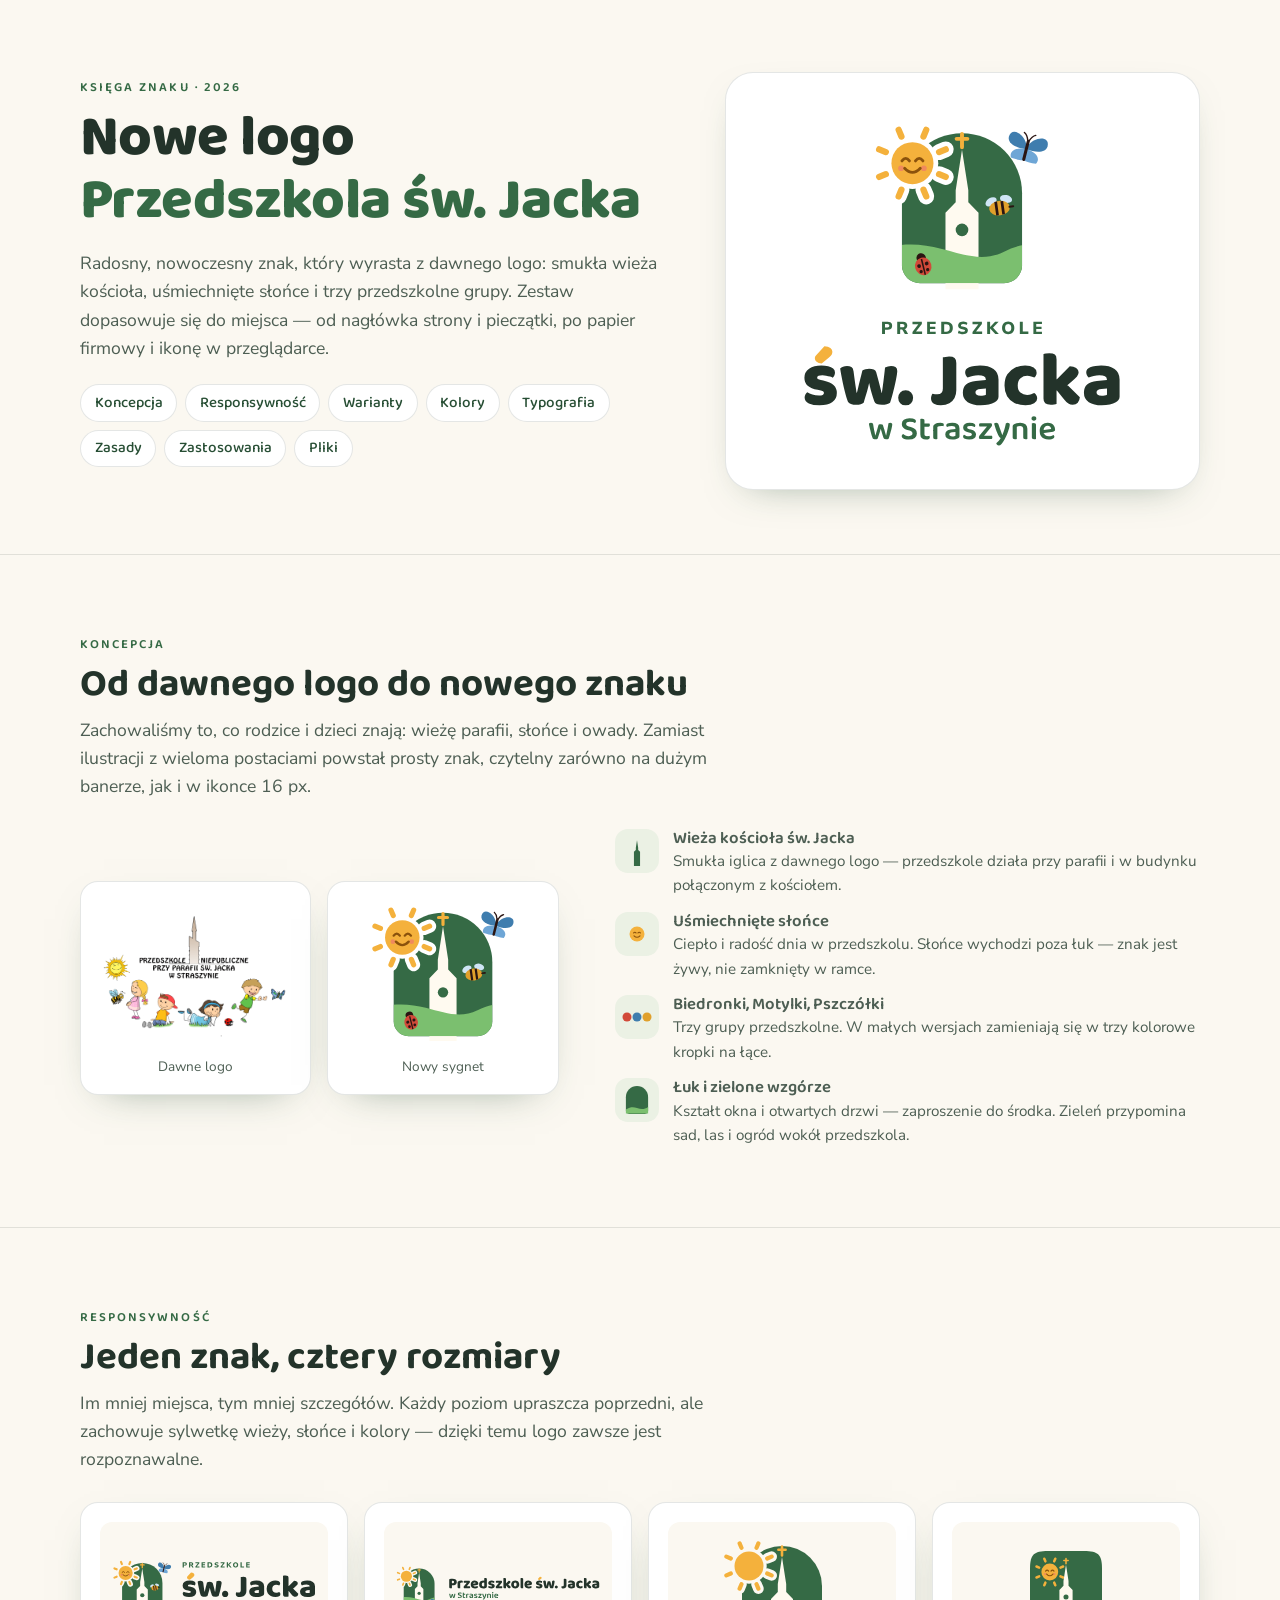
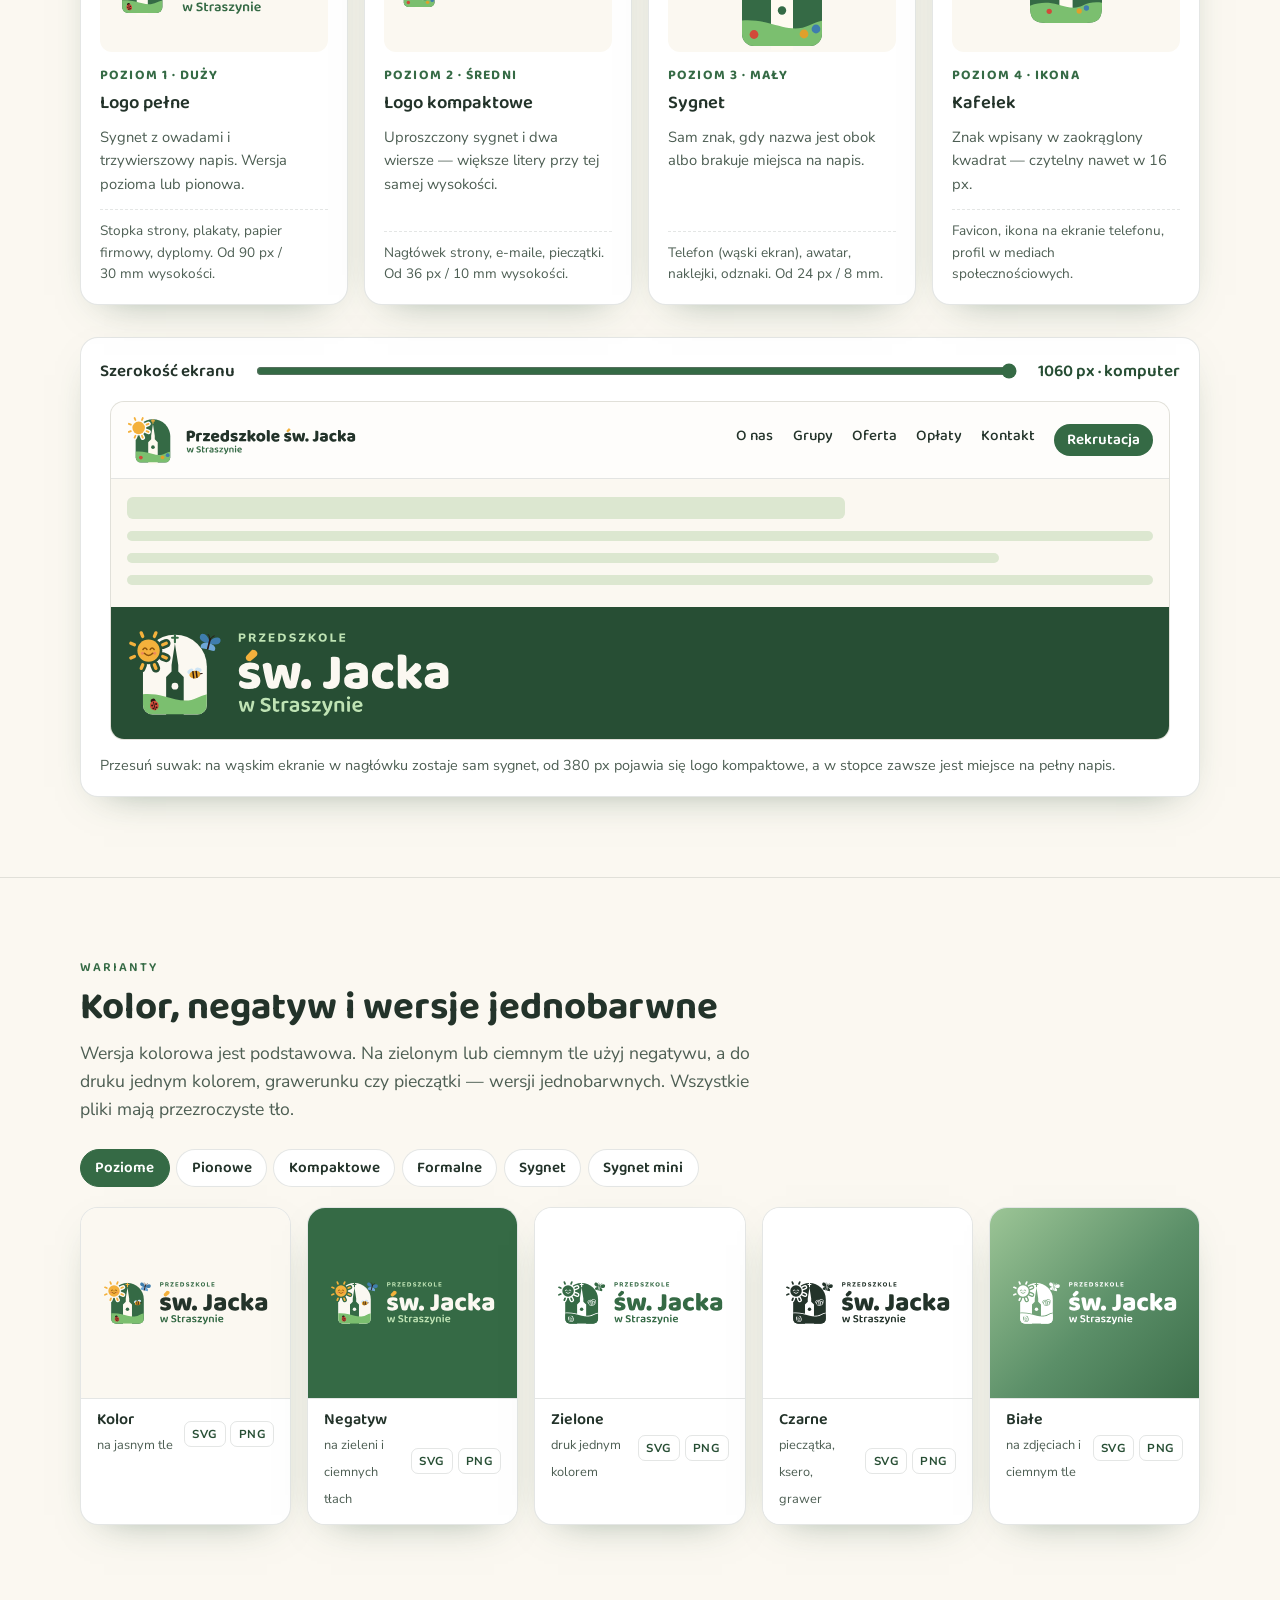
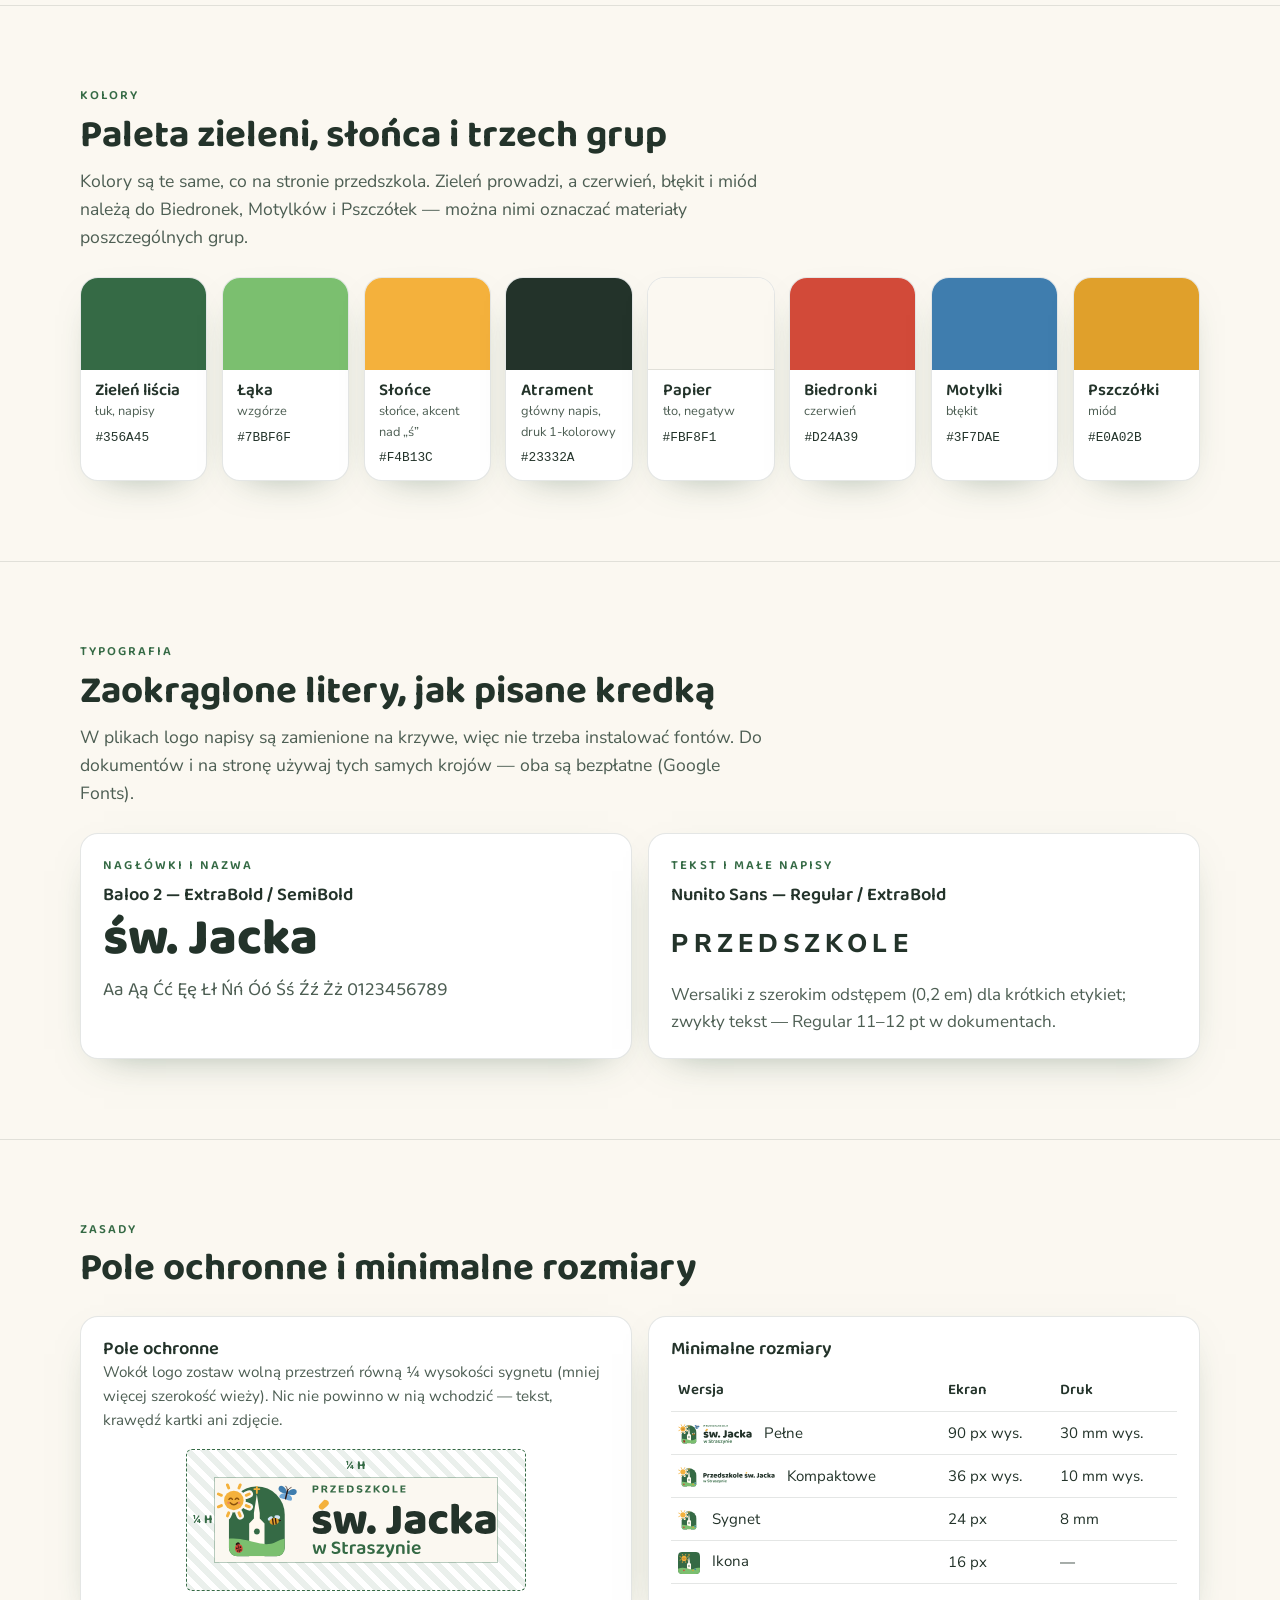
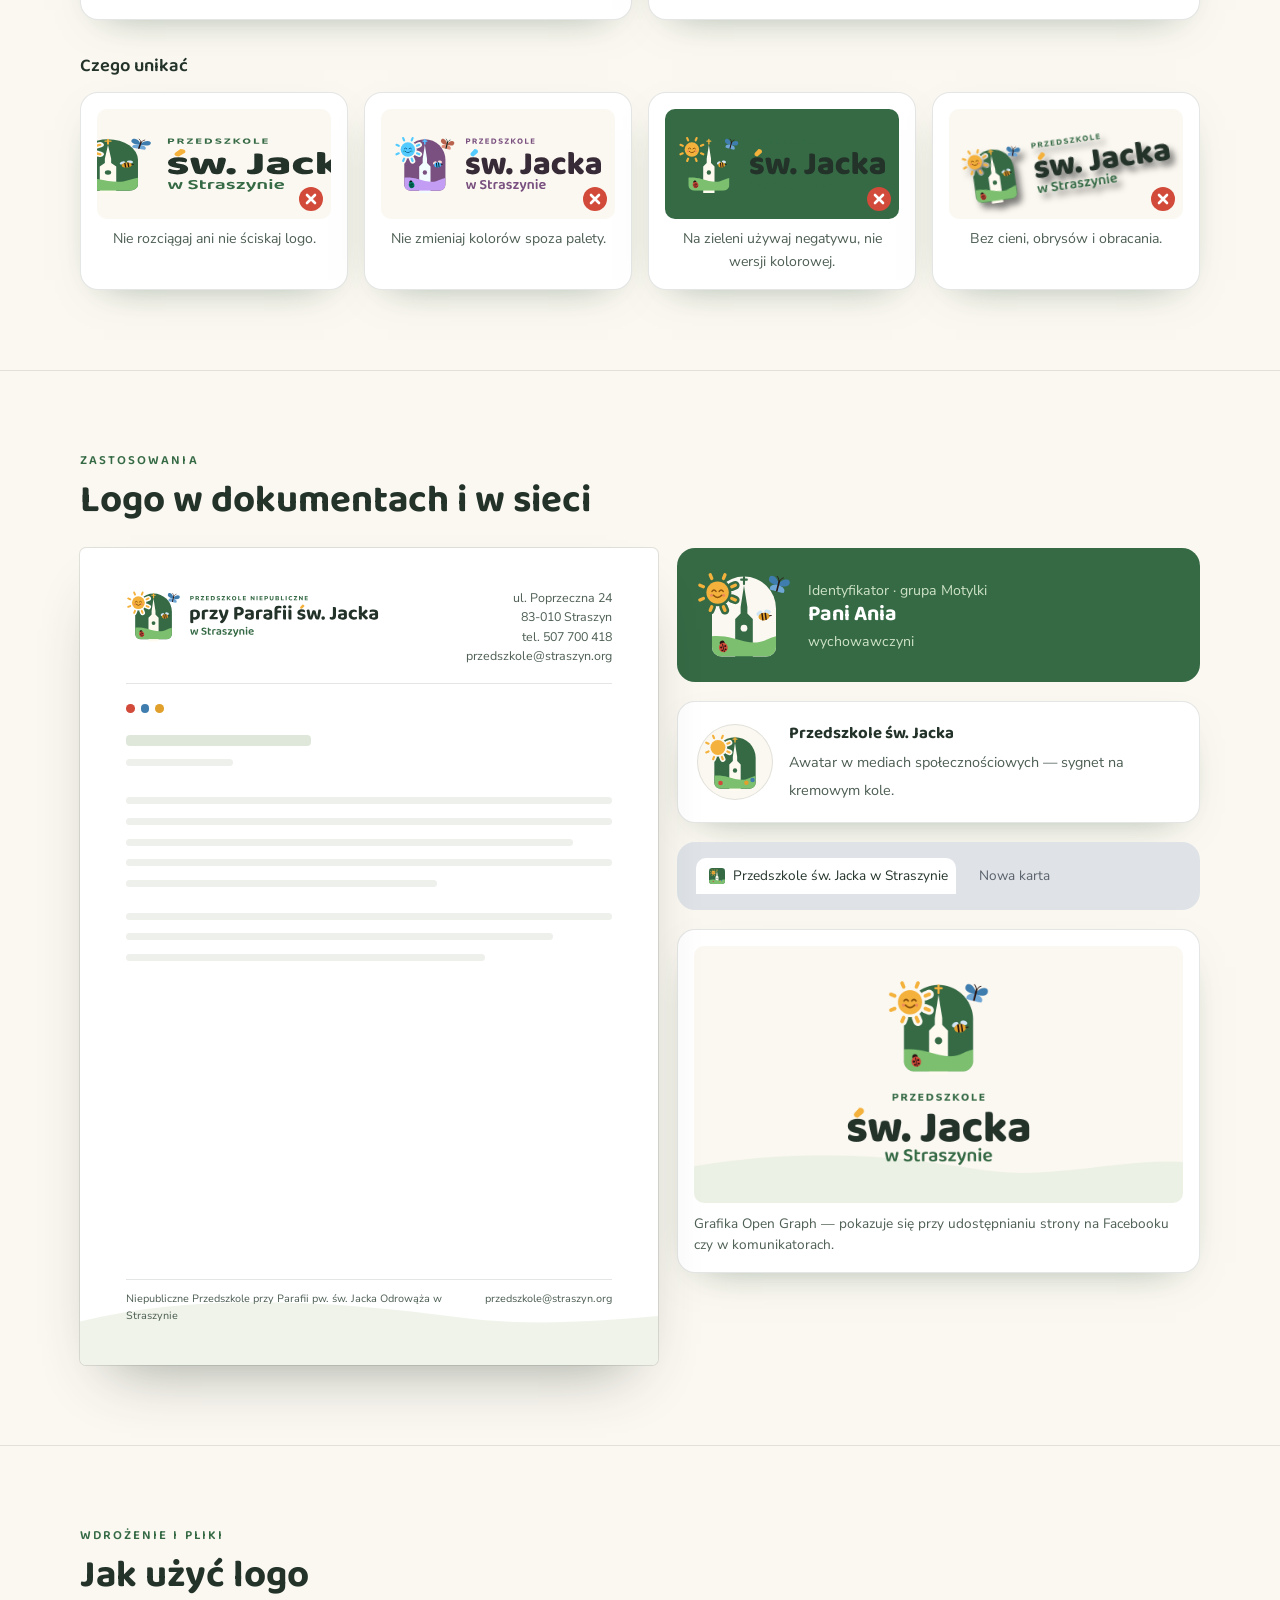
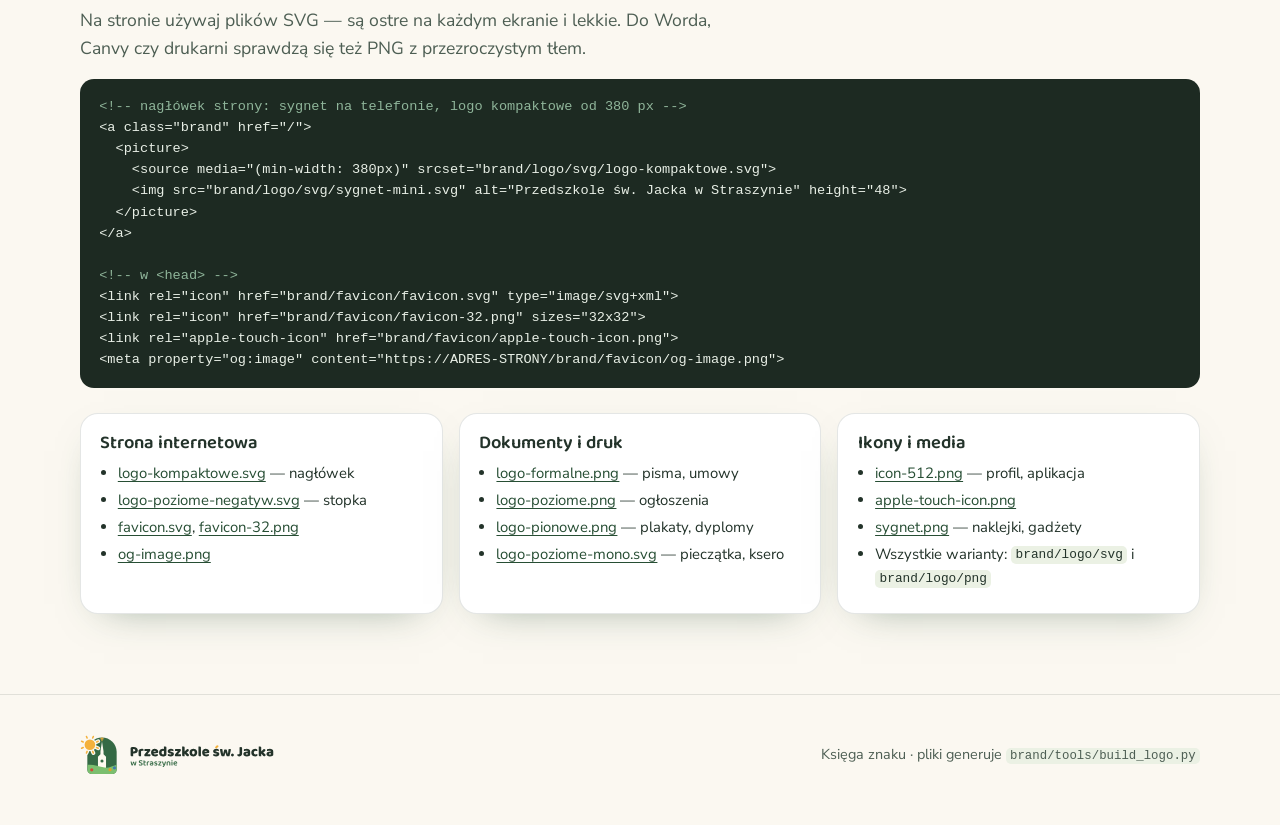
==== brand/index.html @ 13c49a83 "Add responsive logo set and brand guide New logo inspired by the old one (church tower, smiling sun," ====
<!DOCTYPE html>
<html lang="pl">
<head>
<meta charset="utf-8">
<meta name="viewport" content="width=device-width, initial-scale=1">
<title>Księga znaku · Przedszkole św. Jacka</title>
<meta name="description" content="Logo Przedszkola św. Jacka w Straszynie: warianty, kolory, typografia, zasady stosowania i pliki do pobrania.">
<meta name="robots" content="noindex">
<meta name="theme-color" content="#356a45">
<link rel="icon" href="favicon/favicon.svg" type="image/svg+xml">
<link rel="apple-touch-icon" href="favicon/apple-touch-icon.png">
<link rel="preconnect" href="https://fonts.googleapis.com">
<link rel="preconnect" href="https://fonts.gstatic.com" crossorigin>
<link href="https://fonts.googleapis.com/css2?family=Baloo+2:wght@500;600;700;800&amp;family=Nunito+Sans:opsz,wght@6..12,400;6..12,600;6..12,700;6..12,800&amp;display=swap" rel="stylesheet">
<style>
  :root{
    --ink:#23332a; --ink-soft:#4d5e53;
    --leaf:#356a45; --leaf-d:#274e34; --grass:#7bbf6f;
    --paper:#fbf8f1; --sage:#ebf1e4; --sage-d:#dce7d0;
    --sun:#f4b13c; --red:#d24a39; --blue:#3f7dae; --amber:#e0a02b;
    --line:rgba(35,51,42,.12);
    --shadow:0 14px 40px -24px rgba(39,78,52,.55);
    --r:18px;
    --head:'Baloo 2',system-ui,sans-serif;
    --body:'Nunito Sans',system-ui,sans-serif;
  }
  *{box-sizing:border-box}
  body{margin:0;background:var(--paper);color:var(--ink);font-family:var(--body);font-size:17px;line-height:1.6;-webkit-font-smoothing:antialiased}
  h1,h2,h3{font-family:var(--head);line-height:1.1;margin:0}
  h2{font-size:clamp(1.7rem,3.4vw,2.4rem);font-weight:700;margin-bottom:.6rem}
  h3{font-size:1.15rem;font-weight:600}
  p{margin:0 0 1rem}
  a{color:var(--leaf-d);text-underline-offset:3px}
  img{max-width:100%;display:block}
  code{font-family:ui-monospace,SFMono-Regular,Menlo,monospace;font-size:.86em;background:var(--sage);padding:.1em .35em;border-radius:5px}
  .wrap{width:min(1120px,calc(100% - 32px));margin-inline:auto}
  section{padding:clamp(3rem,7vw,5rem) 0;border-top:1px solid var(--line)}
  .eyebrow{font-family:var(--head);font-weight:600;font-size:.8rem;letter-spacing:.16em;text-transform:uppercase;color:var(--leaf);margin:0 0 .5rem}
  .lead{font-size:1.1rem;color:var(--ink-soft);max-width:62ch}
  .muted{color:var(--ink-soft)}
  .card{background:#fff;border:1px solid var(--line);border-radius:var(--r);box-shadow:var(--shadow)}

  /* intro */
  .intro{padding:clamp(2.5rem,6vw,4.5rem) 0 clamp(2.5rem,6vw,4rem);border:0}
  .intro-grid{display:grid;grid-template-columns:1.1fr .9fr;gap:clamp(1.5rem,5vw,4rem);align-items:center}
  .intro h1{font-size:clamp(2.3rem,5.4vw,3.6rem);font-weight:800;letter-spacing:-.01em;margin-bottom:1rem}
  .intro h1 em{font-style:normal;color:var(--leaf)}
  .hero-logo{padding:clamp(1.5rem,4vw,2.6rem);display:grid;place-items:center;background:#fff;border-radius:28px;border:1px solid var(--line);box-shadow:var(--shadow)}
  .hero-logo img{width:min(320px,100%)}
  .toc{display:flex;flex-wrap:wrap;gap:.5rem;margin-top:1.4rem;padding:0;list-style:none}
  .toc a{display:inline-block;font-family:var(--head);font-weight:500;font-size:.95rem;text-decoration:none;color:var(--leaf-d);border:1px solid var(--line);background:#fff;border-radius:100px;padding:.35rem .85rem}
  .toc a:hover{border-color:var(--leaf)}

  /* concept */
  .concept{display:grid;grid-template-columns:.9fr 1.1fr;gap:clamp(1.5rem,5vw,3.5rem);align-items:center;margin-top:1.8rem}
  .compare{display:grid;grid-template-columns:1fr 1fr;gap:1rem}
  .compare figure{margin:0;padding:1rem;display:grid;gap:.6rem;align-content:start}
  .compare figure img{aspect-ratio:4/3;object-fit:contain;width:100%}
  .compare figcaption{font-size:.85rem;color:var(--ink-soft);text-align:center}
  .ideas{list-style:none;margin:0;padding:0;display:grid;gap:.9rem}
  .ideas li{display:grid;grid-template-columns:44px 1fr;gap:.9rem;align-items:start}
  .ideas .ic{width:44px;height:44px;border-radius:13px;display:grid;place-items:center;background:var(--sage)}
  .ideas .ic svg{width:30px;height:30px}
  .ideas b{font-family:var(--head);font-weight:600;font-size:1.05rem;display:block;line-height:1.2}
  .ideas span{font-size:.95rem;color:var(--ink-soft)}

  /* responsive system */
  .levels{display:grid;grid-template-columns:repeat(4,1fr);gap:1rem;margin-top:1.8rem}
  .level{padding:1.2rem;display:flex;flex-direction:column;gap:.8rem}
  .level .stage{height:130px;display:grid;place-items:center;background:var(--paper);border-radius:12px;padding:12px}
  .level .stage img{max-height:100%;width:auto}
  .level .n{font-family:var(--head);font-weight:700;color:var(--leaf);font-size:.85rem;letter-spacing:.08em;text-transform:uppercase}
  .level h3{margin-top:-.4rem}
  .level p{font-size:.92rem;color:var(--ink-soft);margin:0}
  .level .use{font-size:.85rem;margin-top:auto;padding-top:.6rem;border-top:1px dashed var(--line)}

  .demo{margin-top:2rem;padding:1.2rem}
  .demo-bar{display:flex;flex-wrap:wrap;align-items:center;gap:.6rem 1.2rem;margin-bottom:1rem}
  .demo-bar label{font-family:var(--head);font-weight:600}
  .demo-bar input{flex:1;min-width:160px;accent-color:var(--leaf)}
  .demo-bar output{font-family:var(--head);font-weight:600;color:var(--leaf-d);min-width:13ch}
  .viewport{max-width:100%;margin-inline:auto;border:1px solid var(--line);border-radius:14px;overflow:hidden;background:var(--paper);container-type:inline-size;transition:width .1s}
  .mock-head{display:flex;align-items:center;justify-content:space-between;gap:1rem;padding:12px 16px;background:rgba(255,255,255,.75);border-bottom:1px solid var(--line)}
  .mock-head .lg{display:none;height:52px;width:auto}
  .mock-head .lg-mini{display:block}
  .mock-burger{width:26px;display:grid;gap:5px;flex:none}
  .mock-burger i{height:2.4px;background:var(--ink);border-radius:2px}
  .mock-menu{display:none;gap:1.2rem;font-family:var(--head);font-weight:500;font-size:.95rem}
  .mock-menu b{background:var(--leaf);color:#fff;border-radius:100px;padding:.25rem .8rem;font-weight:600}
  .mock-body{display:grid;grid-template-columns:1fr;gap:12px;padding:18px 16px 22px}
  .mock-body i{display:block;height:10px;border-radius:6px;background:var(--sage-d)}
  .mock-body i:nth-child(1){height:22px;width:70%;background:var(--sage-d)}
  .mock-body i:nth-child(3){width:85%}
  .mock-foot{display:grid;place-items:start;padding:18px 16px;background:var(--leaf-d)}
  .mock-foot img{height:72px;width:auto}
  @container (min-width:380px){
    .mock-head .lg-mini{display:none}
    .mock-head .lg-compact{display:block}
  }
  @container (min-width:760px){
    .mock-burger{display:none}
    .mock-menu{display:flex}
    .mock-foot img{height:96px}
  }
  .demo-note{font-size:.9rem;color:var(--ink-soft);margin:.9rem 0 0}

  /* variants */
  .tabs{display:flex;flex-wrap:wrap;gap:.4rem;margin:1.6rem 0 1.2rem}
  .tabs button{font:600 .95rem var(--head);border:1px solid var(--line);background:#fff;color:var(--ink);padding:.4rem .9rem;border-radius:100px;cursor:pointer}
  .tabs button[aria-pressed="true"]{background:var(--leaf);border-color:var(--leaf);color:#fff}
  .variants{display:grid;grid-template-columns:repeat(auto-fill,minmax(200px,1fr));gap:1rem}
  .var{overflow:hidden;display:flex;flex-direction:column}
  .var .stage{height:190px;display:grid;place-items:center;padding:22px}
  .var .stage img{max-height:100%;max-width:100%;width:auto}
  .var .meta{padding:.8rem 1rem;display:flex;align-items:center;justify-content:space-between;gap:.6rem;border-top:1px solid var(--line);background:#fff}
  .var .meta b{font-family:var(--head);font-weight:600;font-size:1rem;line-height:1.15;display:block}
  .var .meta small{font-size:.8rem;color:var(--ink-soft)}
  .dl{display:flex;gap:.3rem;flex:none}
  .dl a{font:700 .72rem var(--body);letter-spacing:.04em;text-decoration:none;color:var(--leaf-d);border:1px solid var(--line);border-radius:7px;padding:.25rem .45rem}
  .dl a:hover{border-color:var(--leaf);background:var(--sage)}
  .bg-paper{background:var(--paper)} .bg-white{background:#fff} .bg-leaf{background:var(--leaf)} .bg-dark{background:#1d2a22}
  .bg-photo{background:linear-gradient(135deg,#9cc596,#5b8f68 55%,#3c6e4a)}

  /* colors */
  .swatches{display:grid;grid-template-columns:repeat(auto-fill,minmax(122px,1fr));gap:.9rem;margin-top:1.6rem}
  .sw{overflow:hidden}
  .sw .chip{height:92px}
  .sw div:last-child{padding:.7rem .9rem}
  .sw b{font-family:var(--head);font-weight:600;display:block;line-height:1.2}
  .sw small{font-size:.8rem;color:var(--ink-soft);display:block}
  .sw code{background:none;padding:0;font-size:.8rem}

  /* type */
  .type{display:grid;grid-template-columns:1fr 1fr;gap:1rem;margin-top:1.6rem}
  .type .card{padding:1.4rem}
  .type .big{font-size:3.2rem;line-height:1;margin:.6rem 0}
  .type .baloo{font-family:var(--head);font-weight:800}
  .type .nunito{font-family:var(--body);font-weight:800;letter-spacing:.2em;text-transform:uppercase;font-size:1.6rem;margin:1.2rem 0 1rem}

  /* rules */
  .rules{display:grid;grid-template-columns:1fr 1fr;gap:1rem;margin-top:1.6rem}
  .rules .card{padding:1.4rem}
  .space{position:relative;margin:1rem auto .4rem;width:max-content;max-width:100%;padding:28px;background:repeating-linear-gradient(45deg,rgba(53,106,69,.1) 0 6px,transparent 6px 12px);border:1.5px dashed var(--leaf);border-radius:6px}
  .space img{height:84px;width:auto;background:var(--paper);outline:1.5px solid rgba(53,106,69,.35)}
  .space .x{position:absolute;font:700 .78rem var(--head);color:var(--leaf)}
  .minsizes{width:100%;border-collapse:collapse;font-size:.94rem;margin-top:.6rem}
  .minsizes td,.minsizes th{text-align:left;padding:.55rem .4rem;border-bottom:1px solid var(--line);vertical-align:middle}
  .minsizes th{font-family:var(--head);font-weight:600}
  .minsizes img{height:22px;width:auto;display:inline-block;vertical-align:middle;margin-right:.5rem}
  .donts{display:grid;grid-template-columns:repeat(4,1fr);gap:1rem;margin-top:1rem}
  .dont{padding:1rem;text-align:center}
  .dont .stage{height:110px;display:grid;place-items:center;border-radius:10px;background:var(--paper);overflow:hidden;position:relative}
  .dont .stage img{height:62px;width:auto}
  .dont .stage::after{content:"";position:absolute;inset:auto 8px 8px auto;width:24px;height:24px;border-radius:50%;background:var(--red) url("data:image/svg+xml,%3Csvg xmlns='http://www.w3.org/2000/svg' viewBox='0 0 24 24'%3E%3Cpath d='M8 8l8 8M16 8l-8 8' stroke='%23fff' stroke-width='2.6' stroke-linecap='round'/%3E%3C/svg%3E") center/100% no-repeat}
  .dont p{font-size:.88rem;margin:.6rem 0 0;color:var(--ink-soft)}

  /* applications */
  .apps{display:grid;grid-template-columns:1.05fr .95fr;gap:1.2rem;margin-top:1.6rem;align-items:start}
  .apps>*,.apps-side>*{min-width:0}
  .apps-side{display:grid;gap:1.2rem}
  .paper-a4{aspect-ratio:210/297;background:#fff;border-radius:6px;box-shadow:0 30px 60px -30px rgba(35,51,42,.45),0 0 0 1px var(--line);padding:7% 8%;display:flex;flex-direction:column;font-size:clamp(.5rem,1.15vw,.78rem);color:var(--ink-soft);position:relative;overflow:hidden}
  .paper-a4 .lh{display:flex;justify-content:space-between;align-items:flex-start;gap:1em;padding-bottom:1.4em;border-bottom:1px solid var(--line)}
  .paper-a4 .lh img{width:52%}
  .paper-a4 .lh address{font-style:normal;text-align:right;line-height:1.55}
  .paper-a4 .dots{display:flex;gap:.45em;margin:1.6em 0 1.2em}
  .paper-a4 .dots i{width:.7em;height:.7em;border-radius:50%}
  .paper-a4 .ln{height:.55em;border-radius:4px;background:#eef0ec;margin:.55em 0}
  .paper-a4 .ft{margin-top:auto;padding-top:1em;border-top:1px solid var(--line);display:flex;justify-content:space-between;gap:1em;font-size:.85em}
  .paper-a4 .hill{position:absolute;left:0;right:0;bottom:0;height:9%;background:var(--sage);clip-path:path('M0 30 C120 0 260 10 380 26 C520 44 640 6 800 18 V200 H0Z');opacity:.8;z-index:0}
  .paper-a4 .ft{position:relative;z-index:1}
  .badge{display:grid;grid-template-columns:auto 1fr;gap:1rem;align-items:center;padding:1.2rem;background:var(--leaf);color:#fff;border-radius:var(--r)}
  .badge img{width:96px;height:96px}
  .badge b{font-family:var(--head);font-size:1.35rem;font-weight:700;display:block;line-height:1.1}
  .badge small{color:#cfe3c6}
  .social{display:flex;gap:1rem;align-items:center;padding:1.2rem}
  .social .av{width:76px;height:76px;border-radius:50%;background:var(--paper);display:grid;place-items:center;flex:none;border:1px solid var(--line)}
  .social .av img{width:62px}
  .social b{font-family:var(--head);font-weight:700;font-size:1.05rem;display:block}
  .tabs-strip{display:flex;gap:.6rem;align-items:center;padding:1rem 1.2rem;background:#dfe3e8;border-radius:var(--r);overflow:hidden;white-space:nowrap}
  .tab-pill{display:flex;align-items:center;gap:.5rem;background:#fff;border-radius:10px 10px 0 0;padding:.45rem .8rem;font-size:.85rem;max-width:260px;white-space:nowrap;overflow:hidden;text-overflow:ellipsis}
  .tab-pill img{width:16px;height:16px;flex:none}
  .tab-pill.dim{background:transparent;color:#59606a}

  /* code + downloads */
  pre{background:#1d2a22;color:#e8efe6;border-radius:14px;padding:1.1rem 1.2rem;overflow:auto;font-size:.85rem;line-height:1.55;margin:1rem 0 0}
  pre code{background:none;padding:0;color:inherit;font-size:inherit}
  pre .c{color:#8fb59a}
  .files{display:grid;grid-template-columns:repeat(auto-fit,minmax(250px,1fr));gap:1rem;margin-top:1.6rem}
  .files .card{padding:1.2rem}
  .files ul{margin:.5rem 0 0;padding-left:1.1rem;font-size:.93rem}
  .files li{margin:.2rem 0}

  footer{padding:2.4rem 0 3rem;border-top:1px solid var(--line);font-size:.9rem;color:var(--ink-soft)}
  footer .wrap{display:flex;flex-wrap:wrap;justify-content:space-between;gap:1rem;align-items:center}
  footer img{height:44px;width:auto}

  @media (max-width:960px){
    .levels{grid-template-columns:repeat(2,1fr)}
    .donts{grid-template-columns:repeat(2,1fr)}
    .apps{grid-template-columns:1fr}
    .paper-a4{max-width:520px;margin-inline:auto;width:100%;font-size:clamp(.5rem,1.9vw,.78rem)}
  }
  @media (max-width:760px){
    .intro-grid,.concept,.type,.rules{grid-template-columns:1fr}
    .intro-grid .hero-logo{order:-1}
  }
  @media (max-width:520px){
    .levels{grid-template-columns:1fr}
    .compare{grid-template-columns:1fr 1fr;gap:.6rem}
    .type .big{font-size:2.4rem}
    .type .nunito{font-size:1.15rem}
  }
</style>
</head>
<body>

<!-- ===== INTRO ===== -->
<header class="intro">
  <div class="wrap intro-grid">
    <div>
      <p class="eyebrow">Księga znaku · 2026</p>
      <h1>Nowe logo <em>Przedszkola św.&nbsp;Jacka</em></h1>
      <p class="lead">Radosny, nowoczesny znak, który wyrasta z dawnego logo: smukła wieża kościoła, uśmiechnięte słońce i trzy przedszkolne grupy. Zestaw dopasowuje się do miejsca — od nagłówka strony i pieczątki, po papier firmowy i ikonę w przeglądarce.</p>
      <ul class="toc">
        <li><a href="#koncepcja">Koncepcja</a></li>
        <li><a href="#responsywnosc">Responsywność</a></li>
        <li><a href="#warianty">Warianty</a></li>
        <li><a href="#kolory">Kolory</a></li>
        <li><a href="#typografia">Typografia</a></li>
        <li><a href="#zasady">Zasady</a></li>
        <li><a href="#zastosowania">Zastosowania</a></li>
        <li><a href="#pliki">Pliki</a></li>
      </ul>
    </div>
    <div class="hero-logo">
      <img src="logo/svg/logo-pionowe.svg" alt="Logo Przedszkola św. Jacka w Straszynie — wersja pionowa">
    </div>
  </div>
</header>

<main>
<!-- ===== CONCEPT ===== -->
<section id="koncepcja">
  <div class="wrap">
    <p class="eyebrow">Koncepcja</p>
    <h2>Od dawnego logo do nowego znaku</h2>
    <p class="lead">Zachowaliśmy to, co rodzice i dzieci znają: wieżę parafii, słońce i owady. Zamiast ilustracji z wieloma postaciami powstał prosty znak, czytelny zarówno na dużym banerze, jak i w ikonce 16 px.</p>
    <div class="concept">
      <div class="compare">
        <figure class="card"><img src="assets/dawne-logo.webp" alt="Dawne logo przedszkola: wieża kościoła, słońce, dzieci i owady"><figcaption>Dawne logo</figcaption></figure>
        <figure class="card"><img src="logo/svg/sygnet.svg" alt="Nowy sygnet przedszkola"><figcaption>Nowy sygnet</figcaption></figure>
      </div>
      <ul class="ideas">
        <li><span class="ic"><svg width="26" height="26" viewBox="40 8 40 108"><path d="M60 23 64.2 50V58L71 65V116H49V65L55.8 58V50Z" fill="#356a45"/></svg></span><span><b>Wieża kościoła św. Jacka</b><span>Smukła iglica z dawnego logo — przedszkole działa przy parafii i w budynku połączonym z kościołem.</span></span></li>
        <li><span class="ic"><svg width="28" height="28" viewBox="0 0 40 40"><circle cx="20" cy="20" r="10" fill="#f4b13c"/><path d="M15.5 18.6q1.6-2 3.2 0M21.3 18.6q1.6-2 3.2 0M16 22.4q4 4 8 0" stroke="#8a520c" stroke-width="1.5" fill="none" stroke-linecap="round"/></svg></span><span><b>Uśmiechnięte słońce</b><span>Ciepło i radość dnia w przedszkolu. Słońce wychodzi poza łuk — znak jest żywy, nie zamknięty w ramce.</span></span></li>
        <li><span class="ic"><svg width="30" height="16" viewBox="0 0 30 16"><circle cx="5" cy="8" r="4.5" fill="#d24a39"/><circle cx="15" cy="8" r="4.5" fill="#3f7dae"/><circle cx="25" cy="8" r="4.5" fill="#e0a02b"/></svg></span><span><b>Biedronki, Motylki, Pszczółki</b><span>Trzy grupy przedszkolne. W małych wersjach zamieniają się w trzy kolorowe kropki na łące.</span></span></li>
        <li><span class="ic"><svg width="26" height="26" viewBox="16 8 88 108"><path d="M20 100V52a40 40 0 0 1 80 0v48a12 12 0 0 1-12 12H32a12 12 0 0 1-12-12z" fill="#356a45"/><path d="M20 96C38 85 50 88 60 91c14 4 26 6 40-4v24H20z" fill="#7bbf6f"/></svg></span><span><b>Łuk i zielone wzgórze</b><span>Kształt okna i otwartych drzwi — zaproszenie do środka. Zieleń przypomina sad, las i ogród wokół przedszkola.</span></span></li>
      </ul>
    </div>
  </div>
</section>

<!-- ===== RESPONSIVE ===== -->
<section id="responsywnosc">
  <div class="wrap">
    <p class="eyebrow">Responsywność</p>
    <h2>Jeden znak, cztery rozmiary</h2>
    <p class="lead">Im mniej miejsca, tym mniej szczegółów. Każdy poziom upraszcza poprzedni, ale zachowuje sylwetkę wieży, słońce i kolory — dzięki temu logo zawsze jest rozpoznawalne.</p>
    <div class="levels">
      <article class="card level">
        <div class="stage"><img src="logo/svg/logo-poziome.svg" alt="Logo poziome"></div>
        <span class="n">Poziom 1 · duży</span>
        <h3>Logo pełne</h3>
        <p>Sygnet z owadami i trzywierszowy napis. Wersja pozioma lub pionowa.</p>
        <p class="use">Stopka strony, plakaty, papier firmowy, dyplomy. Od 90&nbsp;px / 30&nbsp;mm wysokości.</p>
      </article>
      <article class="card level">
        <div class="stage"><img src="logo/svg/logo-kompaktowe.svg" alt="Logo kompaktowe"></div>
        <span class="n">Poziom 2 · średni</span>
        <h3>Logo kompaktowe</h3>
        <p>Uproszczony sygnet i dwa wiersze — większe litery przy tej samej wysokości.</p>
        <p class="use">Nagłówek strony, e-maile, pieczątki. Od 36&nbsp;px / 10&nbsp;mm wysokości.</p>
      </article>
      <article class="card level">
        <div class="stage"><img src="logo/svg/sygnet-mini.svg" alt="Sygnet uproszczony"></div>
        <span class="n">Poziom 3 · mały</span>
        <h3>Sygnet</h3>
        <p>Sam znak, gdy nazwa jest obok albo brakuje miejsca na napis.</p>
        <p class="use">Telefon (wąski ekran), awatar, naklejki, odznaki. Od 24&nbsp;px / 8&nbsp;mm.</p>
      </article>
      <article class="card level">
        <div class="stage"><img src="logo/svg/ikona.svg" alt="Ikona aplikacji" style="height:72px"></div>
        <span class="n">Poziom 4 · ikona</span>
        <h3>Kafelek</h3>
        <p>Znak wpisany w zaokrąglony kwadrat — czytelny nawet w 16 px.</p>
        <p class="use">Favicon, ikona na ekranie telefonu, profil w mediach społecznościowych.</p>
      </article>
    </div>

    <div class="card demo">
      <div class="demo-bar">
        <label for="vw">Szerokość ekranu</label>
        <input id="vw" type="range" min="300" max="1060" value="1060" step="10">
        <output id="vwOut" for="vw">1060 px · komputer</output>
      </div>
      <div class="viewport" id="viewport">
        <div class="mock-head">
          <img class="lg lg-mini" src="logo/svg/sygnet-mini.svg" alt="">
          <img class="lg lg-compact" src="logo/svg/logo-kompaktowe.svg" alt="">
          <nav class="mock-menu" aria-hidden="true"><span>O nas</span><span>Grupy</span><span>Oferta</span><span>Opłaty</span><span>Kontakt</span><b>Rekrutacja</b></nav>
          <span class="mock-burger" aria-hidden="true"><i></i><i></i><i></i></span>
        </div>
        <div class="mock-body" aria-hidden="true"><i></i><i></i><i></i><i></i></div>
        <div class="mock-foot"><img src="logo/svg/logo-poziome-negatyw.svg" alt=""></div>
      </div>
      <p class="demo-note">Przesuń suwak: na wąskim ekranie w nagłówku zostaje sam sygnet, od 380&nbsp;px pojawia się logo kompaktowe, a w stopce zawsze jest miejsce na pełny napis.</p>
    </div>
  </div>
</section>

<!-- ===== VARIANTS ===== -->
<section id="warianty">
  <div class="wrap">
    <p class="eyebrow">Warianty</p>
    <h2>Kolor, negatyw i wersje jednobarwne</h2>
    <p class="lead">Wersja kolorowa jest podstawowa. Na zielonym lub ciemnym tle użyj negatywu, a do druku jednym kolorem, grawerunku czy pieczątki — wersji jednobarwnych. Wszystkie pliki mają przezroczyste tło.</p>
    <div class="tabs" role="group" aria-label="Układ logo" id="tabs">
      <button type="button" data-l="logo-poziome" aria-pressed="true">Poziome</button>
      <button type="button" data-l="logo-pionowe" aria-pressed="false">Pionowe</button>
      <button type="button" data-l="logo-kompaktowe" aria-pressed="false">Kompaktowe</button>
      <button type="button" data-l="logo-formalne" aria-pressed="false">Formalne</button>
      <button type="button" data-l="sygnet" aria-pressed="false">Sygnet</button>
      <button type="button" data-l="sygnet-mini" aria-pressed="false">Sygnet mini</button>
    </div>
    <div class="variants" id="variants"></div>
  </div>
</section>

<!-- ===== COLORS ===== -->
<section id="kolory">
  <div class="wrap">
    <p class="eyebrow">Kolory</p>
    <h2>Paleta zieleni, słońca i trzech grup</h2>
    <p class="lead">Kolory są te same, co na stronie przedszkola. Zieleń prowadzi, a czerwień, błękit i miód należą do Biedronek, Motylków i Pszczółek — można nimi oznaczać materiały poszczególnych grup.</p>
    <div class="swatches">
      <div class="card sw"><div class="chip" style="background:#356a45"></div><div><b>Zieleń liścia</b><small>łuk, napisy</small><code>#356A45</code></div></div>
      <div class="card sw"><div class="chip" style="background:#7bbf6f"></div><div><b>Łąka</b><small>wzgórze</small><code>#7BBF6F</code></div></div>
      <div class="card sw"><div class="chip" style="background:#f4b13c"></div><div><b>Słońce</b><small>słońce, akcent nad „ś”</small><code>#F4B13C</code></div></div>
      <div class="card sw"><div class="chip" style="background:#23332a"></div><div><b>Atrament</b><small>główny napis, druk 1-kolorowy</small><code>#23332A</code></div></div>
      <div class="card sw"><div class="chip" style="background:#fbf8f1;border-bottom:1px solid var(--line)"></div><div><b>Papier</b><small>tło, negatyw</small><code>#FBF8F1</code></div></div>
      <div class="card sw"><div class="chip" style="background:#d24a39"></div><div><b>Biedronki</b><small>czerwień</small><code>#D24A39</code></div></div>
      <div class="card sw"><div class="chip" style="background:#3f7dae"></div><div><b>Motylki</b><small>błękit</small><code>#3F7DAE</code></div></div>
      <div class="card sw"><div class="chip" style="background:#e0a02b"></div><div><b>Pszczółki</b><small>miód</small><code>#E0A02B</code></div></div>
    </div>
  </div>
</section>

<!-- ===== TYPE ===== -->
<section id="typografia">
  <div class="wrap">
    <p class="eyebrow">Typografia</p>
    <h2>Zaokrąglone litery, jak pisane kredką</h2>
    <p class="lead">W plikach logo napisy są zamienione na krzywe, więc nie trzeba instalować fontów. Do dokumentów i na stronę używaj tych samych krojów — oba są bezpłatne (Google Fonts).</p>
    <div class="type">
      <div class="card">
        <p class="eyebrow">Nagłówki i nazwa</p>
        <h3>Baloo 2 — ExtraBold / SemiBold</h3>
        <p class="big baloo">św. Jacka</p>
        <p class="muted" style="font-family:var(--head);font-size:1.2rem;margin:0">Aa Ąą Ćć Ęę Łł Ńń Óó Śś Źź Żż 0123456789</p>
      </div>
      <div class="card">
        <p class="eyebrow">Tekst i małe napisy</p>
        <h3>Nunito Sans — Regular / ExtraBold</h3>
        <p class="nunito">Przedszkole</p>
        <p class="muted" style="margin:0">Wersaliki z szerokim odstępem (0,2&nbsp;em) dla krótkich etykiet; zwykły tekst — Regular 11–12&nbsp;pt w dokumentach.</p>
      </div>
    </div>
  </div>
</section>

<!-- ===== RULES ===== -->
<section id="zasady">
  <div class="wrap">
    <p class="eyebrow">Zasady</p>
    <h2>Pole ochronne i minimalne rozmiary</h2>
    <div class="rules">
      <div class="card">
        <h3>Pole ochronne</h3>
        <p class="muted" style="font-size:.95rem">Wokół logo zostaw wolną przestrzeń równą ¼ wysokości sygnetu (mniej więcej szerokość wieży). Nic nie powinno w nią wchodzić — tekst, krawędź kartki ani zdjęcie.</p>
        <div class="space">
          <span class="x" style="top:6px;left:50%;transform:translateX(-50%)">¼ H</span>
          <span class="x" style="left:6px;top:50%;transform:translateY(-50%)">¼ H</span>
          <img src="logo/svg/logo-poziome.svg" alt="Logo z zaznaczonym polem ochronnym">
        </div>
      </div>
      <div class="card">
        <h3>Minimalne rozmiary</h3>
        <table class="minsizes">
          <thead><tr><th>Wersja</th><th>Ekran</th><th>Druk</th></tr></thead>
          <tbody>
            <tr><td><img src="logo/svg/logo-poziome.svg" alt=""> Pełne</td><td>90 px wys.</td><td>30 mm wys.</td></tr>
            <tr><td><img src="logo/svg/logo-kompaktowe.svg" alt=""> Kompaktowe</td><td>36 px wys.</td><td>10 mm wys.</td></tr>
            <tr><td><img src="logo/svg/sygnet-mini.svg" alt=""> Sygnet</td><td>24 px</td><td>8 mm</td></tr>
            <tr><td><img src="logo/svg/ikona.svg" alt=""> Ikona</td><td>16 px</td><td>—</td></tr>
          </tbody>
        </table>
      </div>
    </div>
    <h3 style="margin-top:2.2rem">Czego unikać</h3>
    <div class="donts">
      <div class="card dont"><div class="stage"><img src="logo/svg/logo-poziome.svg" alt="" style="transform:scaleX(1.45)"></div><p>Nie rozciągaj ani nie ściskaj logo.</p></div>
      <div class="card dont"><div class="stage"><img src="logo/svg/logo-poziome.svg" alt="" style="filter:hue-rotate(160deg)"></div><p>Nie zmieniaj kolorów spoza palety.</p></div>
      <div class="card dont"><div class="stage bg-leaf" style="background:var(--leaf)"><img src="logo/svg/logo-poziome.svg" alt=""></div><p>Na zieleni używaj negatywu, nie wersji kolorowej.</p></div>
      <div class="card dont"><div class="stage"><img src="logo/svg/logo-poziome.svg" alt="" style="filter:drop-shadow(4px 6px 3px rgba(0,0,0,.5));transform:rotate(-8deg)"></div><p>Bez cieni, obrysów i obracania.</p></div>
    </div>
  </div>
</section>

<!-- ===== APPLICATIONS ===== -->
<section id="zastosowania">
  <div class="wrap">
    <p class="eyebrow">Zastosowania</p>
    <h2>Logo w dokumentach i w sieci</h2>
    <div class="apps">
      <div class="paper-a4" aria-label="Przykład papieru firmowego A4">
        <div class="lh">
          <img src="logo/svg/logo-formalne.svg" alt="">
          <address>ul. Poprzeczna 24<br>83-010 Straszyn<br>tel. 507 700 418<br>przedszkole@straszyn.org</address>
        </div>
        <div class="dots"><i style="background:var(--red)"></i><i style="background:var(--blue)"></i><i style="background:var(--amber)"></i></div>
        <div class="ln" style="width:38%;background:#dfe7da;height:.9em"></div>
        <div class="ln" style="width:22%"></div>
        <div style="height:1.4em"></div>
        <div class="ln"></div><div class="ln"></div><div class="ln" style="width:92%"></div><div class="ln"></div><div class="ln" style="width:64%"></div>
        <div style="height:1em"></div>
        <div class="ln"></div><div class="ln" style="width:88%"></div><div class="ln" style="width:74%"></div>
        <div class="ft"><span>Niepubliczne Przedszkole przy Parafii pw. św. Jacka Odrowąża w Straszynie</span><span>przedszkole@straszyn.org</span></div>
        <div class="hill"></div>
      </div>
      <div class="apps-side">
        <div class="badge">
          <img src="logo/svg/sygnet-negatyw.svg" alt="">
          <div><small>Identyfikator · grupa Motylki</small><b>Pani Ania</b><small>wychowawczyni</small></div>
        </div>
        <div class="card social">
          <span class="av"><img src="logo/svg/sygnet-mini.svg" alt=""></span>
          <div><b>Przedszkole św. Jacka</b><span class="muted" style="font-size:.9rem">Awatar w mediach społecznościowych — sygnet na kremowym kole.</span></div>
        </div>
        <div class="tabs-strip" aria-label="Favicon w karcie przeglądarki">
          <span class="tab-pill"><img src="favicon/favicon.svg" alt="">Przedszkole św. Jacka w Straszynie</span>
          <span class="tab-pill dim">Nowa karta</span>
        </div>
        <div class="card" style="padding:1rem"><img src="favicon/og-image.png" alt="Grafika do udostępniania linku (1200×630)" style="border-radius:10px"><p class="muted" style="font-size:.85rem;margin:.6rem 0 0">Grafika Open Graph — pokazuje się przy udostępnianiu strony na Facebooku czy w komunikatorach.</p></div>
      </div>
    </div>
  </div>
</section>

<!-- ===== CODE + FILES ===== -->
<section id="pliki">
  <div class="wrap">
    <p class="eyebrow">Wdrożenie i pliki</p>
    <h2>Jak użyć logo</h2>
    <p class="lead">Na stronie używaj plików SVG — są ostre na każdym ekranie i lekkie. Do Worda, Canvy czy drukarni sprawdzą się też PNG z przezroczystym tłem.</p>
    <pre><code><span class="c">&lt;!-- nagłówek strony: sygnet na telefonie, logo kompaktowe od 380 px --&gt;</span>
&lt;a class="brand" href="/"&gt;
  &lt;picture&gt;
    &lt;source media="(min-width: 380px)" srcset="brand/logo/svg/logo-kompaktowe.svg"&gt;
    &lt;img src="brand/logo/svg/sygnet-mini.svg" alt="Przedszkole św. Jacka w Straszynie" height="48"&gt;
  &lt;/picture&gt;
&lt;/a&gt;

<span class="c">&lt;!-- w &lt;head&gt; --&gt;</span>
&lt;link rel="icon" href="brand/favicon/favicon.svg" type="image/svg+xml"&gt;
&lt;link rel="icon" href="brand/favicon/favicon-32.png" sizes="32x32"&gt;
&lt;link rel="apple-touch-icon" href="brand/favicon/apple-touch-icon.png"&gt;
&lt;meta property="og:image" content="https://ADRES-STRONY/brand/favicon/og-image.png"&gt;</code></pre>
    <div class="files">
      <div class="card"><h3>Strona internetowa</h3><ul><li><a href="logo/svg/logo-kompaktowe.svg" download>logo-kompaktowe.svg</a> — nagłówek</li><li><a href="logo/svg/logo-poziome-negatyw.svg" download>logo-poziome-negatyw.svg</a> — stopka</li><li><a href="favicon/favicon.svg" download>favicon.svg</a>, <a href="favicon/favicon-32.png" download>favicon-32.png</a></li><li><a href="favicon/og-image.png" download>og-image.png</a></li></ul></div>
      <div class="card"><h3>Dokumenty i druk</h3><ul><li><a href="logo/png/logo-formalne.png" download>logo-formalne.png</a> — pisma, umowy</li><li><a href="logo/png/logo-poziome.png" download>logo-poziome.png</a> — ogłoszenia</li><li><a href="logo/png/logo-pionowe.png" download>logo-pionowe.png</a> — plakaty, dyplomy</li><li><a href="logo/svg/logo-poziome-mono.svg" download>logo-poziome-mono.svg</a> — pieczątka, ksero</li></ul></div>
      <div class="card"><h3>Ikony i media</h3><ul><li><a href="favicon/icon-512.png" download>icon-512.png</a> — profil, aplikacja</li><li><a href="favicon/apple-touch-icon.png" download>apple-touch-icon.png</a></li><li><a href="logo/png/sygnet.png" download>sygnet.png</a> — naklejki, gadżety</li><li>Wszystkie warianty: <code>brand/logo/svg</code> i <code>brand/logo/png</code></li></ul></div>
    </div>
  </div>
</section>
</main>

<footer>
  <div class="wrap">
    <img src="logo/svg/logo-kompaktowe.svg" alt="Przedszkole św. Jacka w Straszynie">
    <span>Księga znaku · pliki generuje <code>brand/tools/build_logo.py</code></span>
  </div>
</footer>

<script>
  // demo responsywności
  const vw = document.getElementById('vw'), out = document.getElementById('vwOut'), port = document.getElementById('viewport');
  const fitMax = () => { // suwak nie wychodzi poza dostępną szerokość
    const max = Math.max(320, Math.floor(port.parentElement.clientWidth / 10) * 10 - 40);
    vw.max = Math.min(1060, max); if (+vw.value > +vw.max) vw.value = vw.max;
  };
  const setW = () => {
    const w = +vw.value;
    port.style.width = w + 'px';
    out.textContent = w + ' px · ' + (w < 380 ? 'telefon' : w < 760 ? 'tablet' : 'komputer');
  };
  vw.addEventListener('input', setW);
  addEventListener('resize', () => { fitMax(); setW(); });
  fitMax(); setW();

  // galeria wariantów
  const COLORS = [
    ['', 'Kolor', 'na jasnym tle', 'bg-paper'],
    ['-negatyw', 'Negatyw', 'na zieleni i ciemnych tłach', 'bg-leaf'],
    ['-zielone', 'Zielone', 'druk jednym kolorem', 'bg-white'],
    ['-mono', 'Czarne', 'pieczątka, ksero, grawer', 'bg-white'],
    ['-biale', 'Białe', 'na zdjęciach i ciemnym tle', 'bg-photo'],
  ];
  const grid = document.getElementById('variants'), tabs = document.getElementById('tabs');
  const show = (layout) => {
    grid.innerHTML = COLORS.map(([s, name, hint, bg]) => `
      <article class="card var">
        <div class="stage ${bg}"><img src="logo/svg/${layout}${s}.svg" alt="${layout}${s}" loading="lazy"></div>
        <div class="meta"><span><b>${name}</b><small>${hint}</small></span>
          <span class="dl"><a href="logo/svg/${layout}${s}.svg" download>SVG</a><a href="logo/png/${layout}${s}.png" download>PNG</a></span></div>
      </article>`).join('');
    tabs.querySelectorAll('button').forEach(b => b.setAttribute('aria-pressed', b.dataset.l === layout));
  };
  tabs.addEventListener('click', e => { const b = e.target.closest('button'); if (b) show(b.dataset.l); });
  show('logo-poziome');
</script>
</body>
</html>
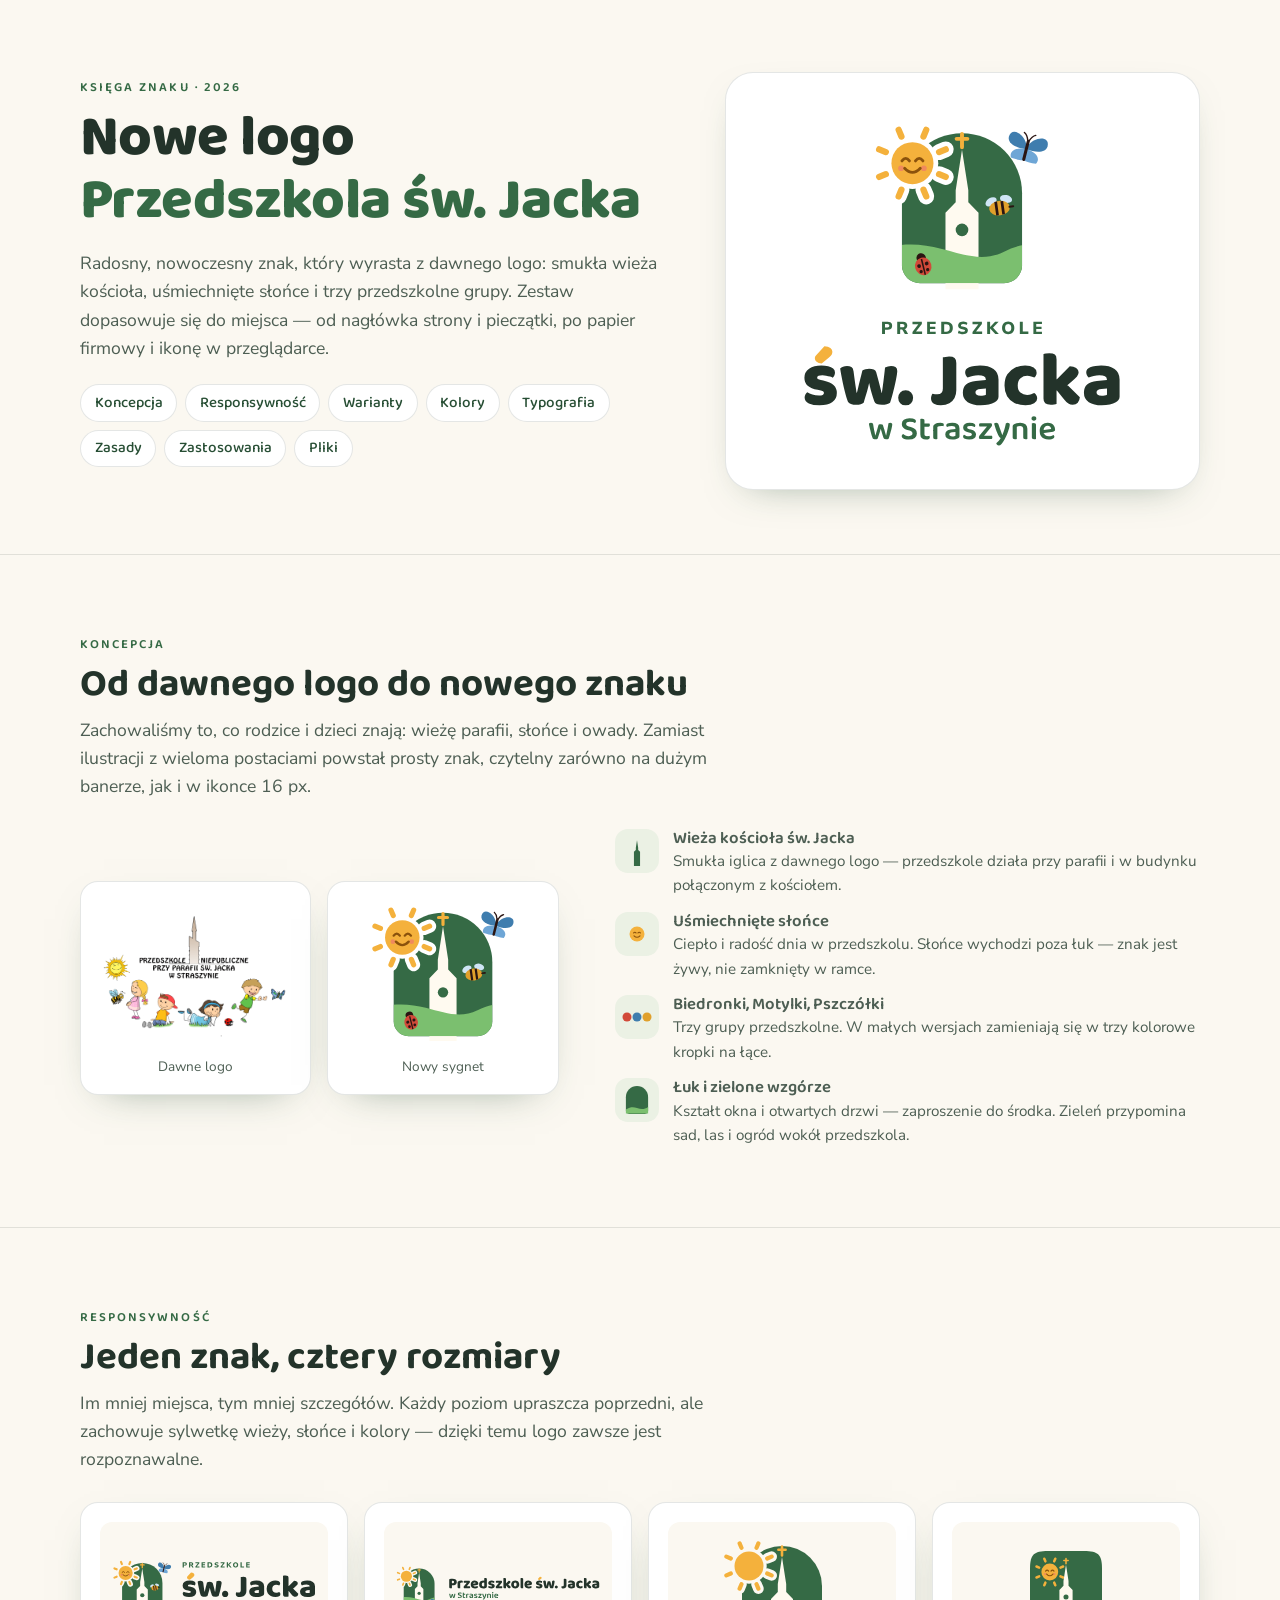
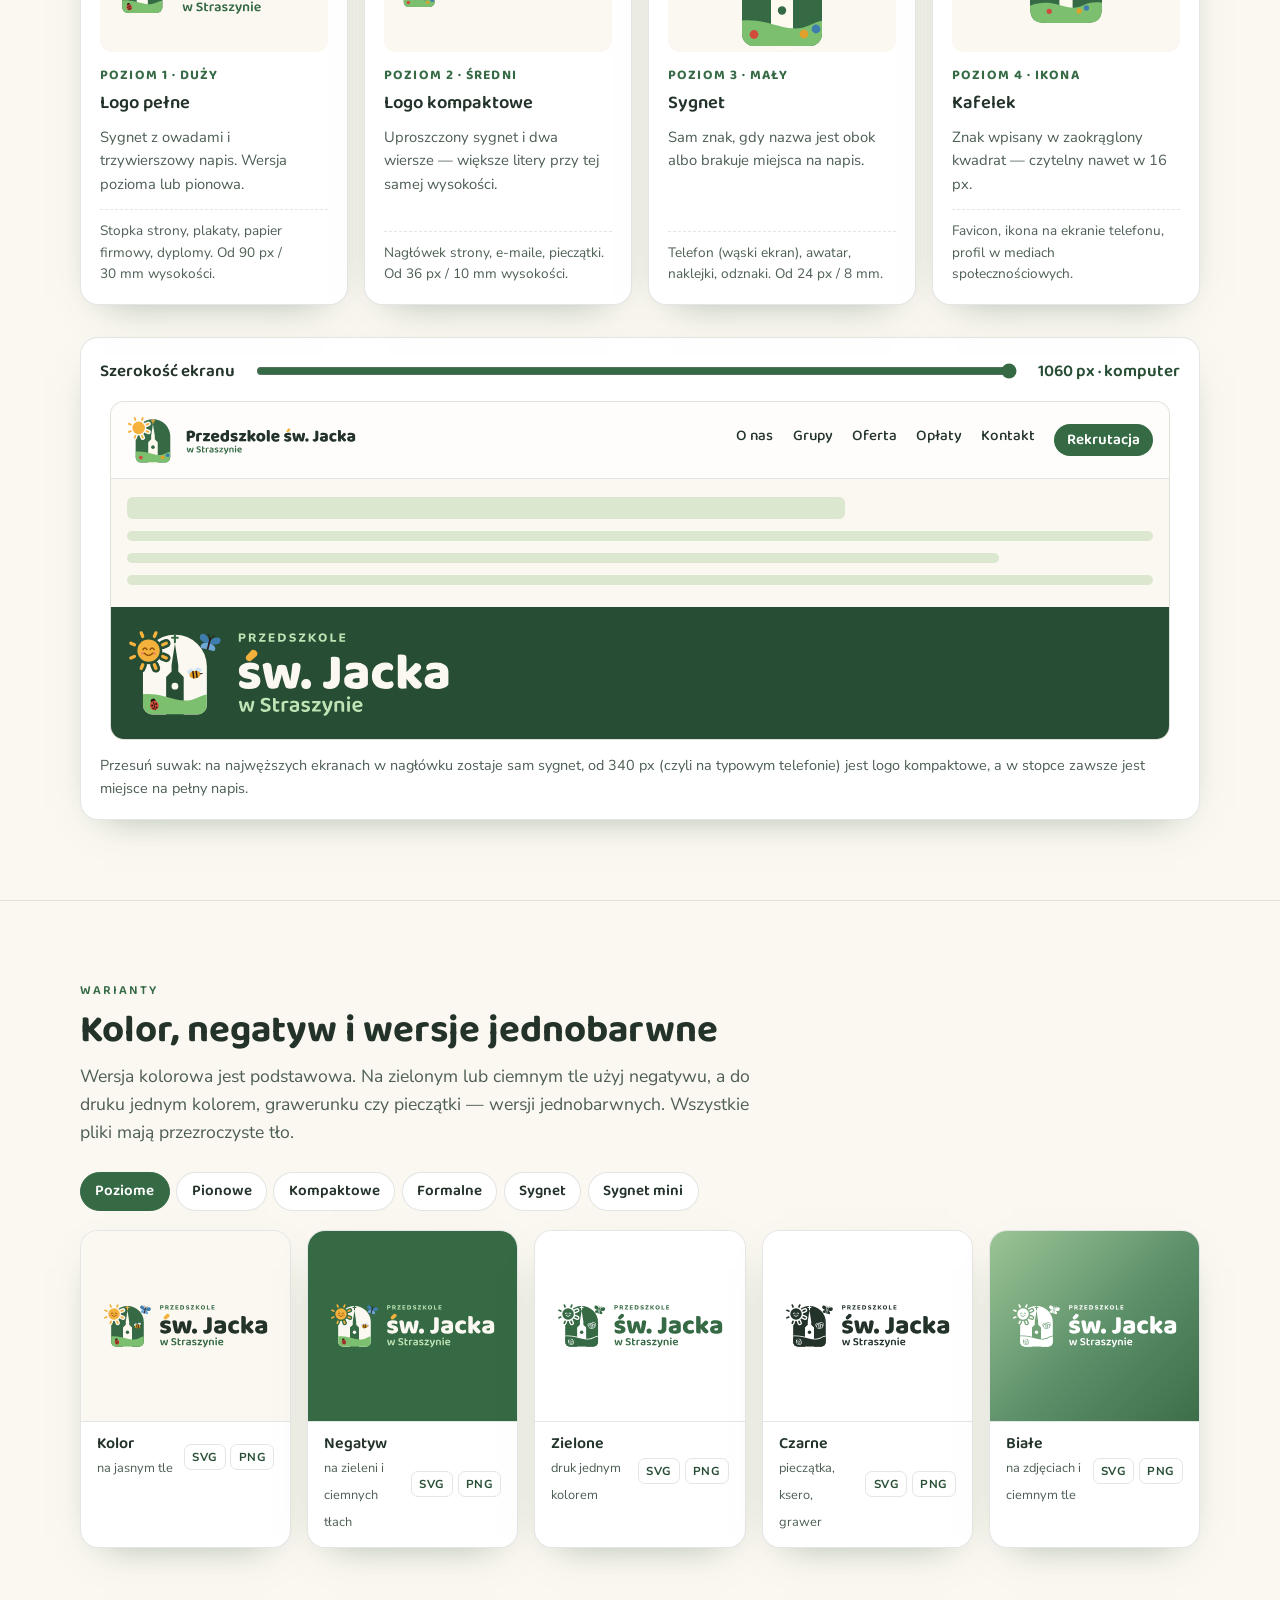
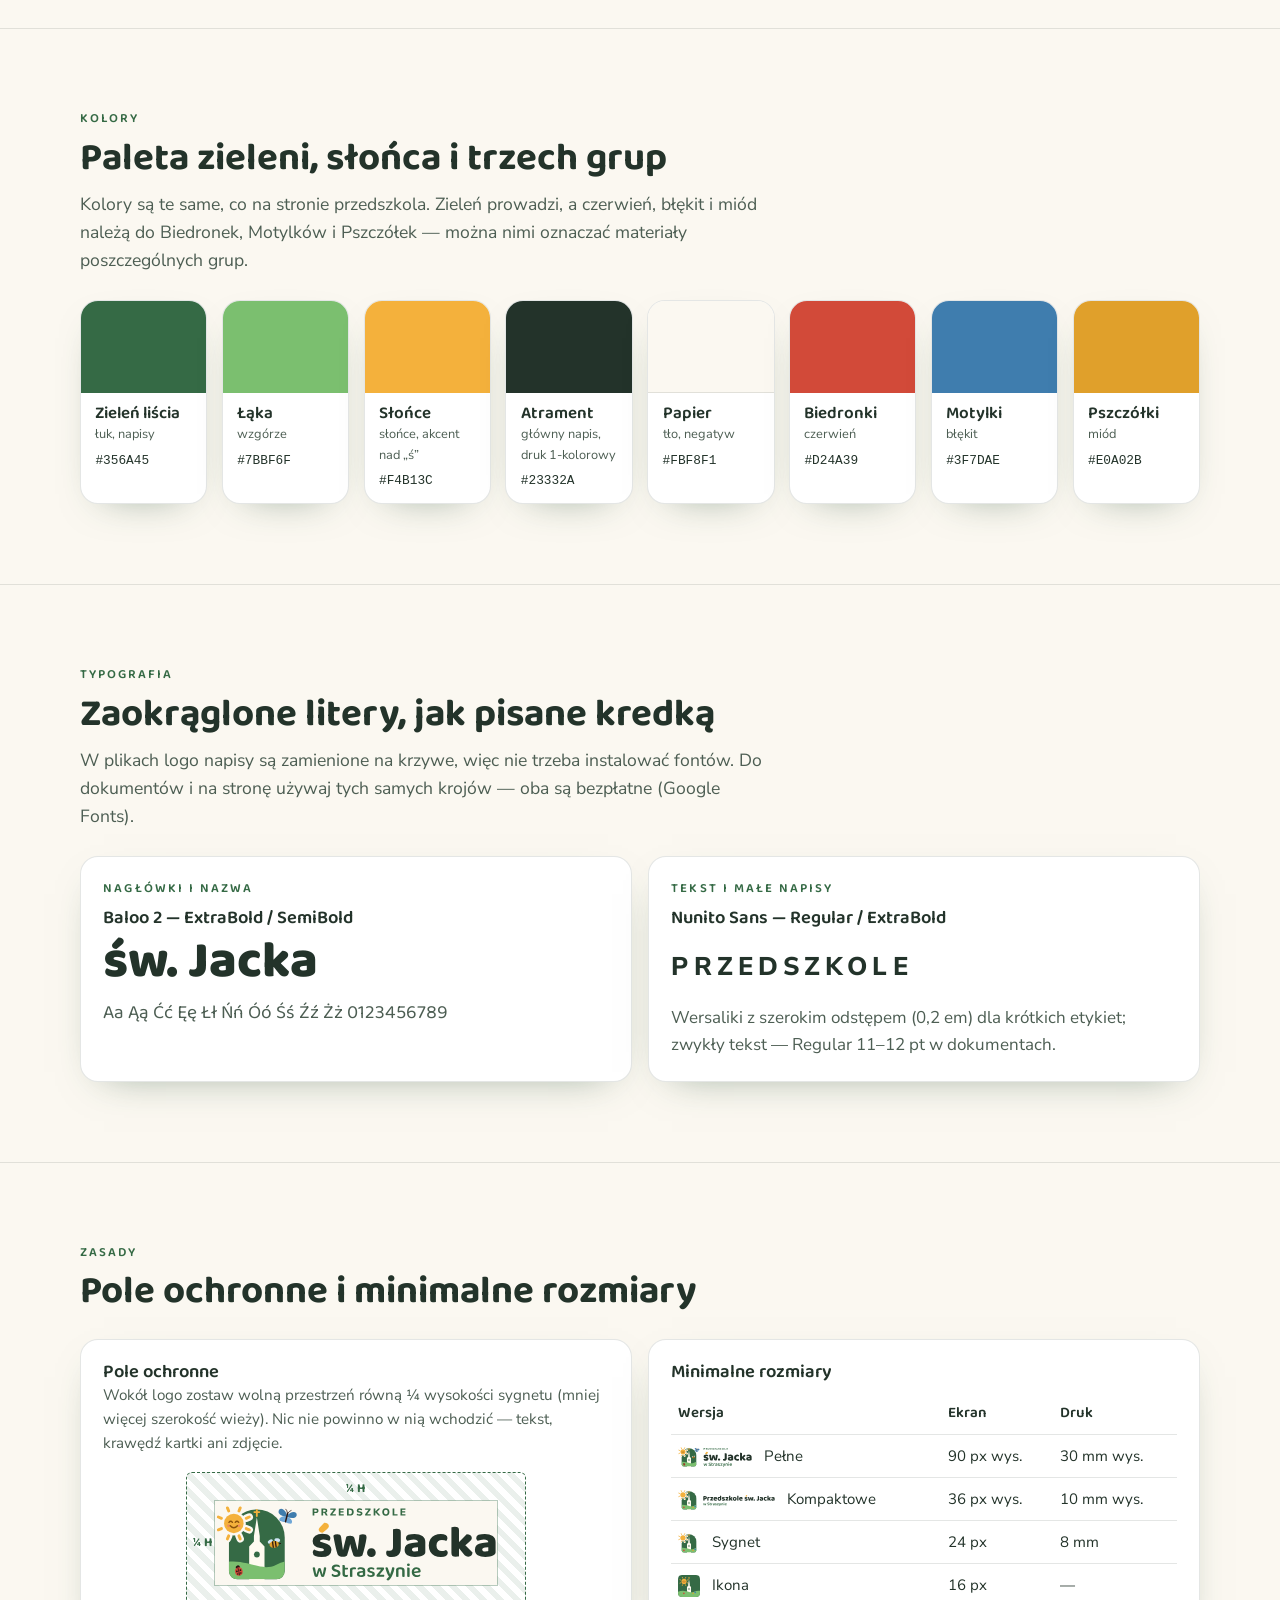
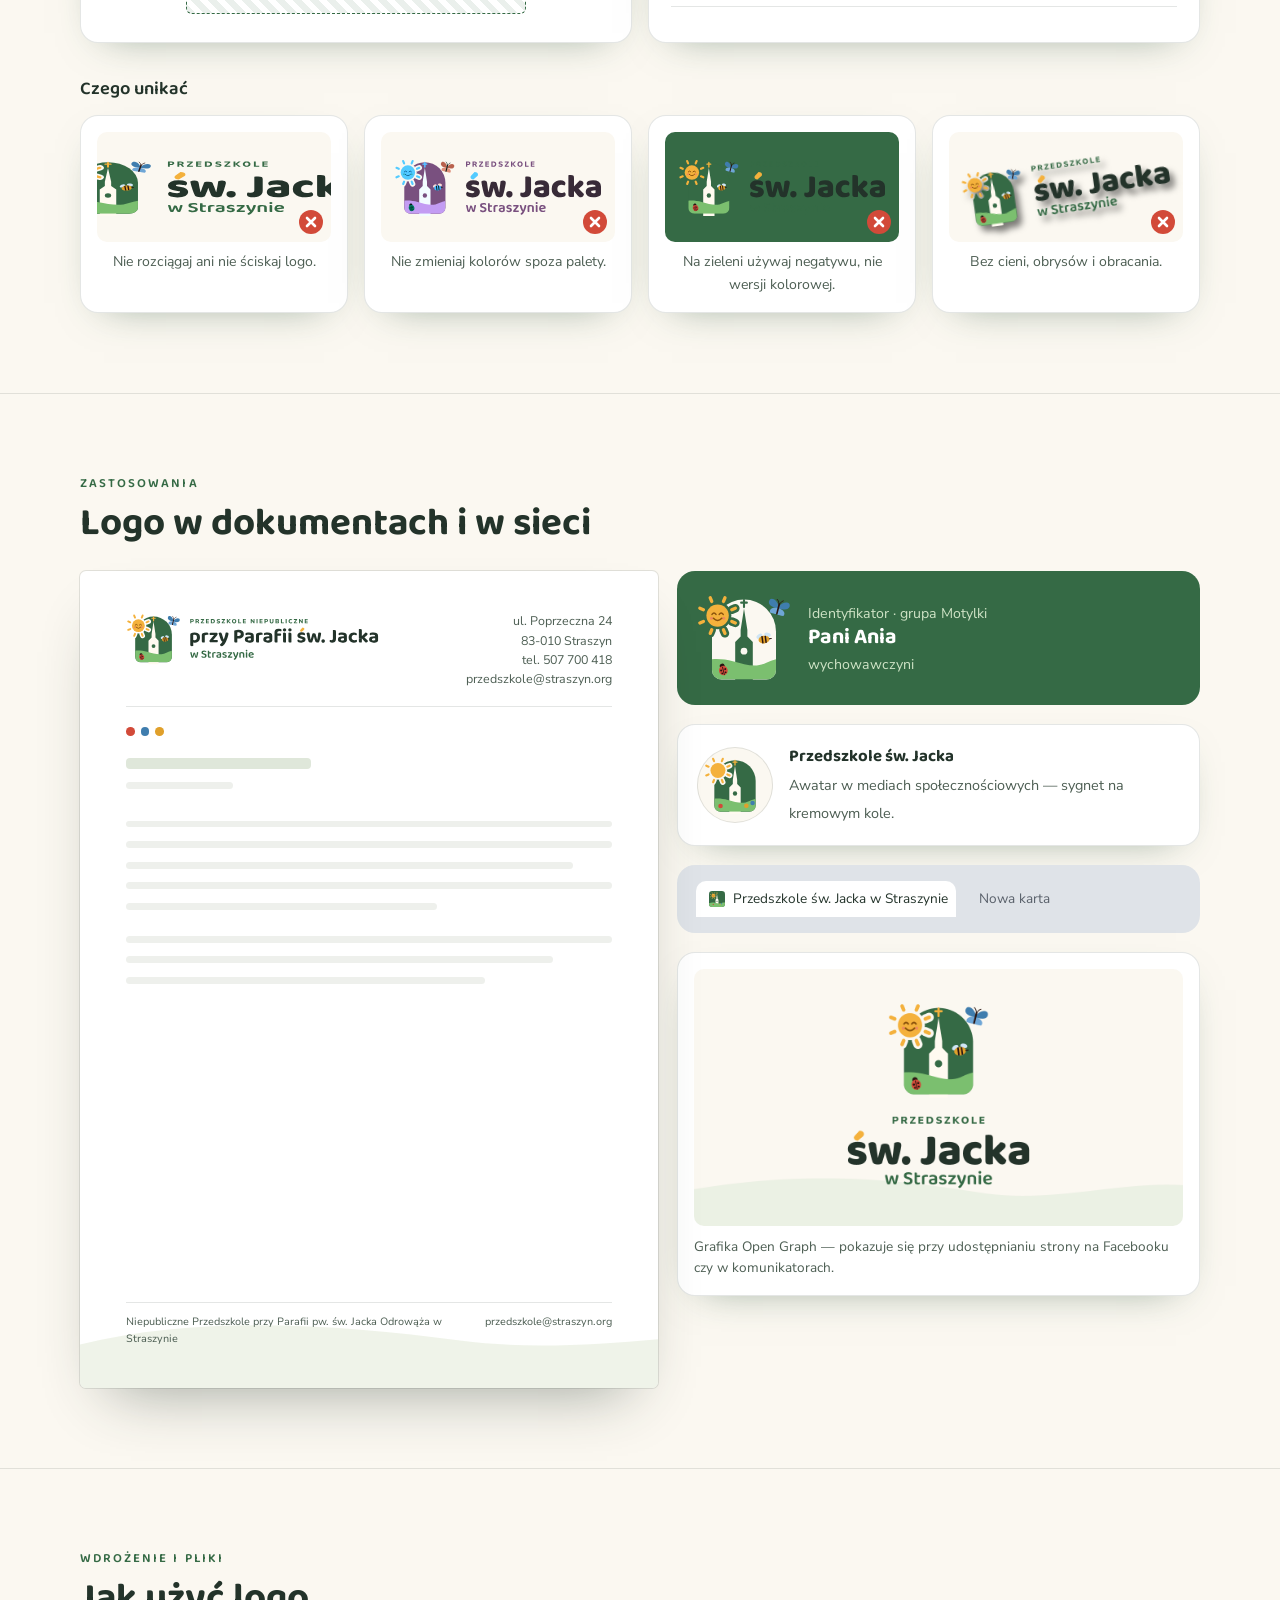
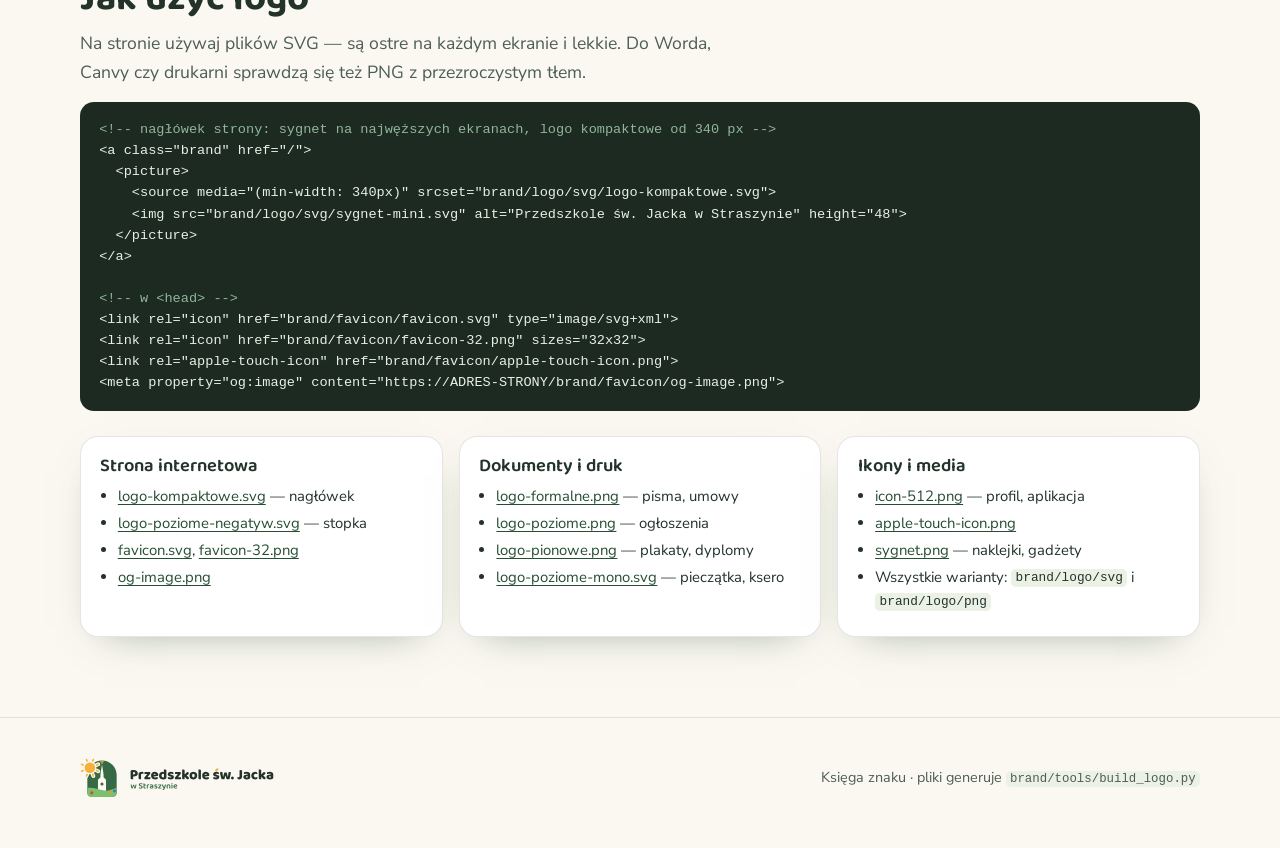
==== commit 24c80321: "Use new logo and favicons on all pages Header shows the compact logo (symbol only below 340px), foot" ====
--- a/brand/index.html
+++ b/brand/index.html
@@ -93,7 +93,7 @@
   .mock-body i:nth-child(3){width:85%}
   .mock-foot{display:grid;place-items:start;padding:18px 16px;background:var(--leaf-d)}
   .mock-foot img{height:72px;width:auto}
-  @container (min-width:380px){
+  @container (min-width:340px){
     .mock-head .lg-mini{display:none}
     .mock-head .lg-compact{display:block}
   }
@@ -313,7 +313,7 @@
         <div class="mock-body" aria-hidden="true"><i></i><i></i><i></i><i></i></div>
         <div class="mock-foot"><img src="logo/svg/logo-poziome-negatyw.svg" alt=""></div>
       </div>
-      <p class="demo-note">Przesuń suwak: na wąskim ekranie w nagłówku zostaje sam sygnet, od 380&nbsp;px pojawia się logo kompaktowe, a w stopce zawsze jest miejsce na pełny napis.</p>
+      <p class="demo-note">Przesuń suwak: na najwęższych ekranach w nagłówku zostaje sam sygnet, od 340&nbsp;px (czyli na typowym telefonie) jest logo kompaktowe, a w stopce zawsze jest miejsce na pełny napis.</p>
     </div>
   </div>
 </section>
@@ -462,10 +462,10 @@
     <p class="eyebrow">Wdrożenie i pliki</p>
     <h2>Jak użyć logo</h2>
     <p class="lead">Na stronie używaj plików SVG — są ostre na każdym ekranie i lekkie. Do Worda, Canvy czy drukarni sprawdzą się też PNG z przezroczystym tłem.</p>
-    <pre><code><span class="c">&lt;!-- nagłówek strony: sygnet na telefonie, logo kompaktowe od 380 px --&gt;</span>
+    <pre><code><span class="c">&lt;!-- nagłówek strony: sygnet na najwęższych ekranach, logo kompaktowe od 340 px --&gt;</span>
 &lt;a class="brand" href="/"&gt;
   &lt;picture&gt;
-    &lt;source media="(min-width: 380px)" srcset="brand/logo/svg/logo-kompaktowe.svg"&gt;
+    &lt;source media="(min-width: 340px)" srcset="brand/logo/svg/logo-kompaktowe.svg"&gt;
     &lt;img src="brand/logo/svg/sygnet-mini.svg" alt="Przedszkole św. Jacka w Straszynie" height="48"&gt;
   &lt;/picture&gt;
 &lt;/a&gt;
@@ -501,7 +501,7 @@
   const setW = () => {
     const w = +vw.value;
     port.style.width = w + 'px';
-    out.textContent = w + ' px · ' + (w < 380 ? 'telefon' : w < 760 ? 'tablet' : 'komputer');
+    out.textContent = w + ' px · ' + (w < 340 ? 'wąski telefon' : w < 600 ? 'telefon' : w < 760 ? 'tablet' : 'komputer');
   };
   vw.addEventListener('input', setW);
   addEventListener('resize', () => { fitMax(); setW(); });
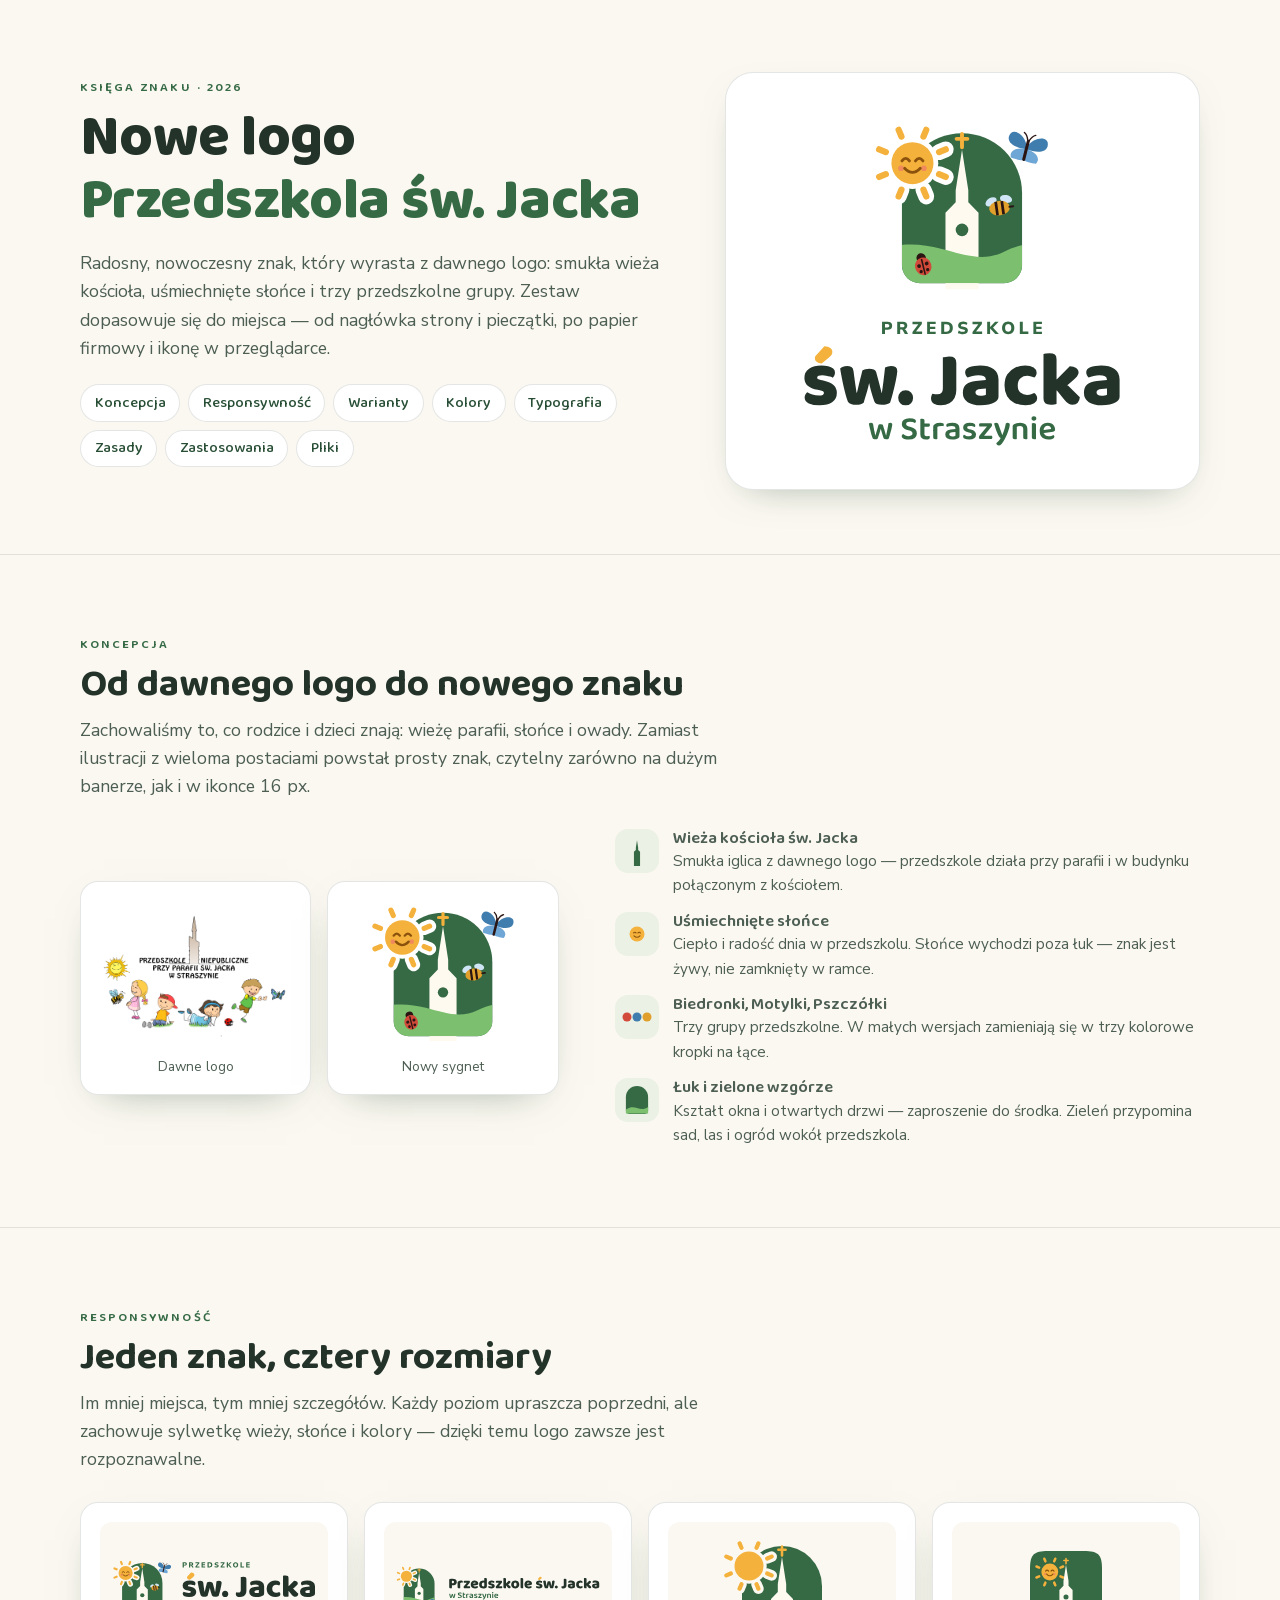
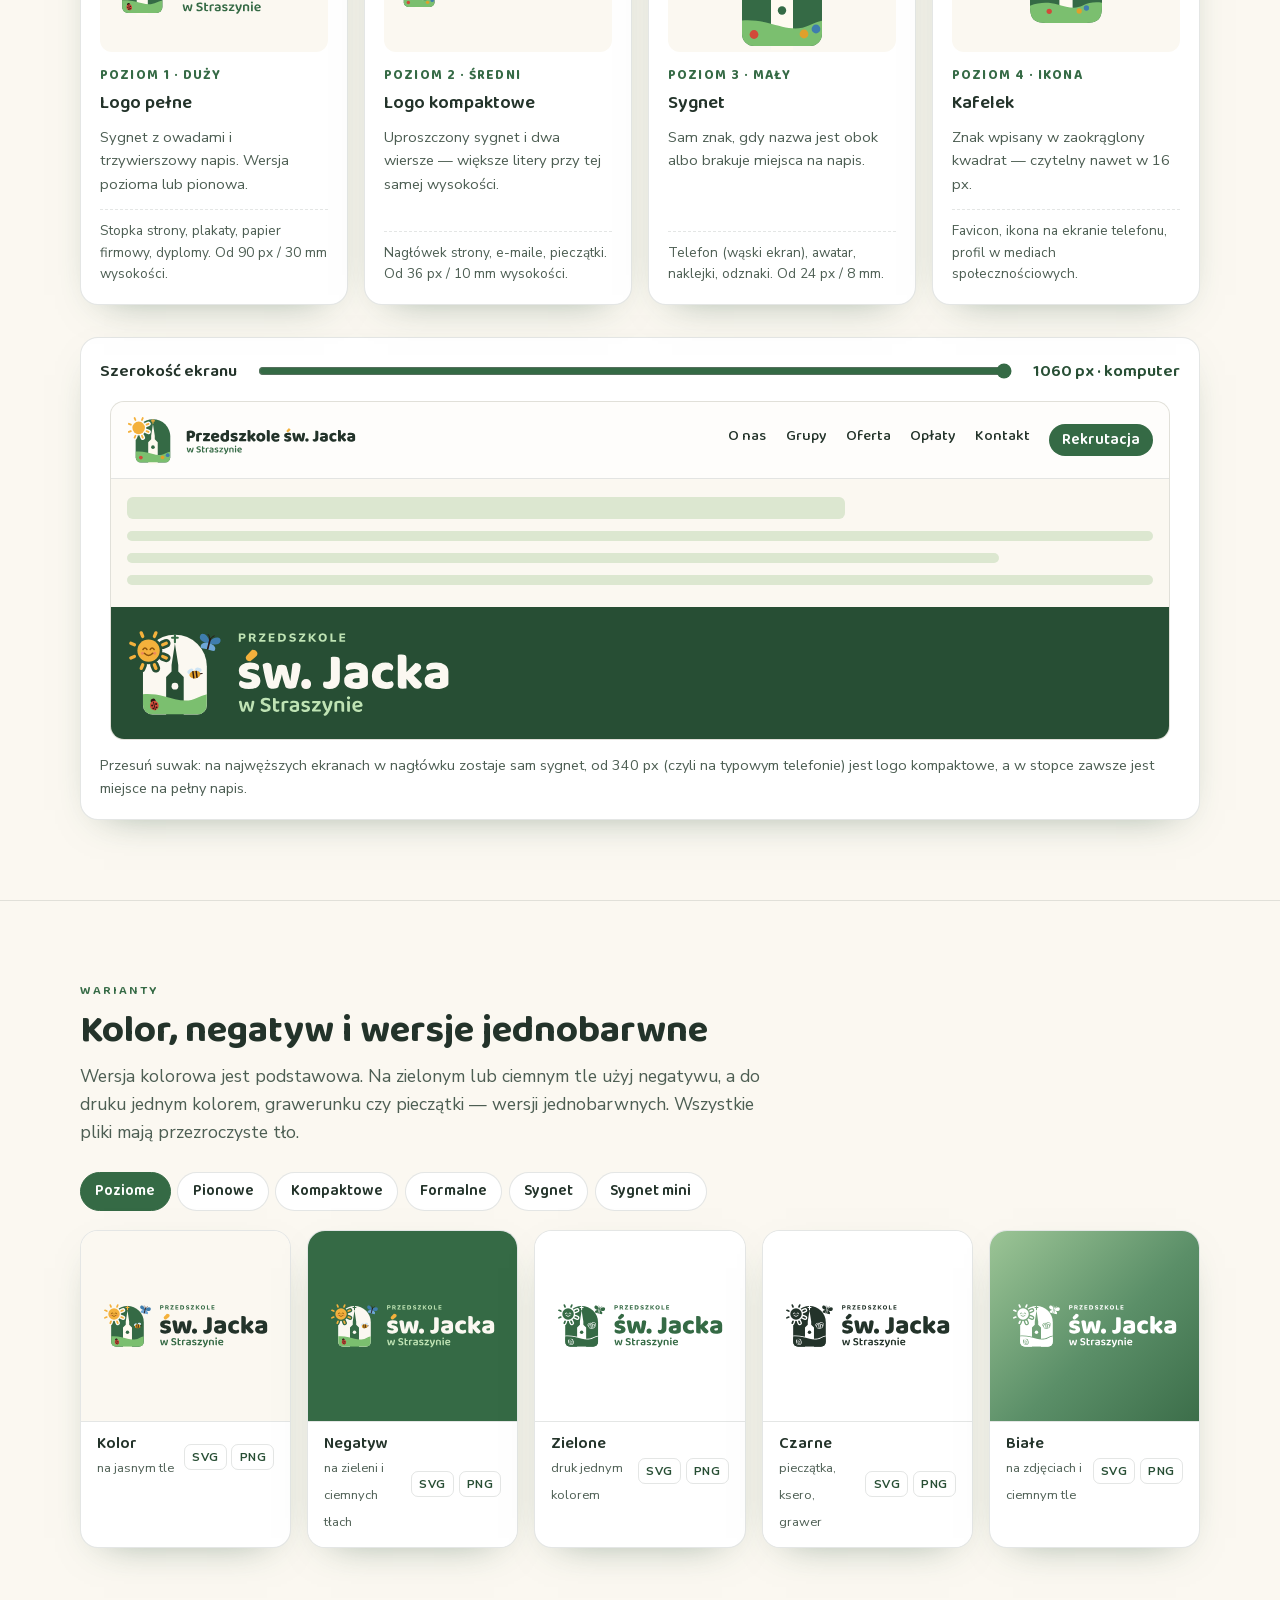
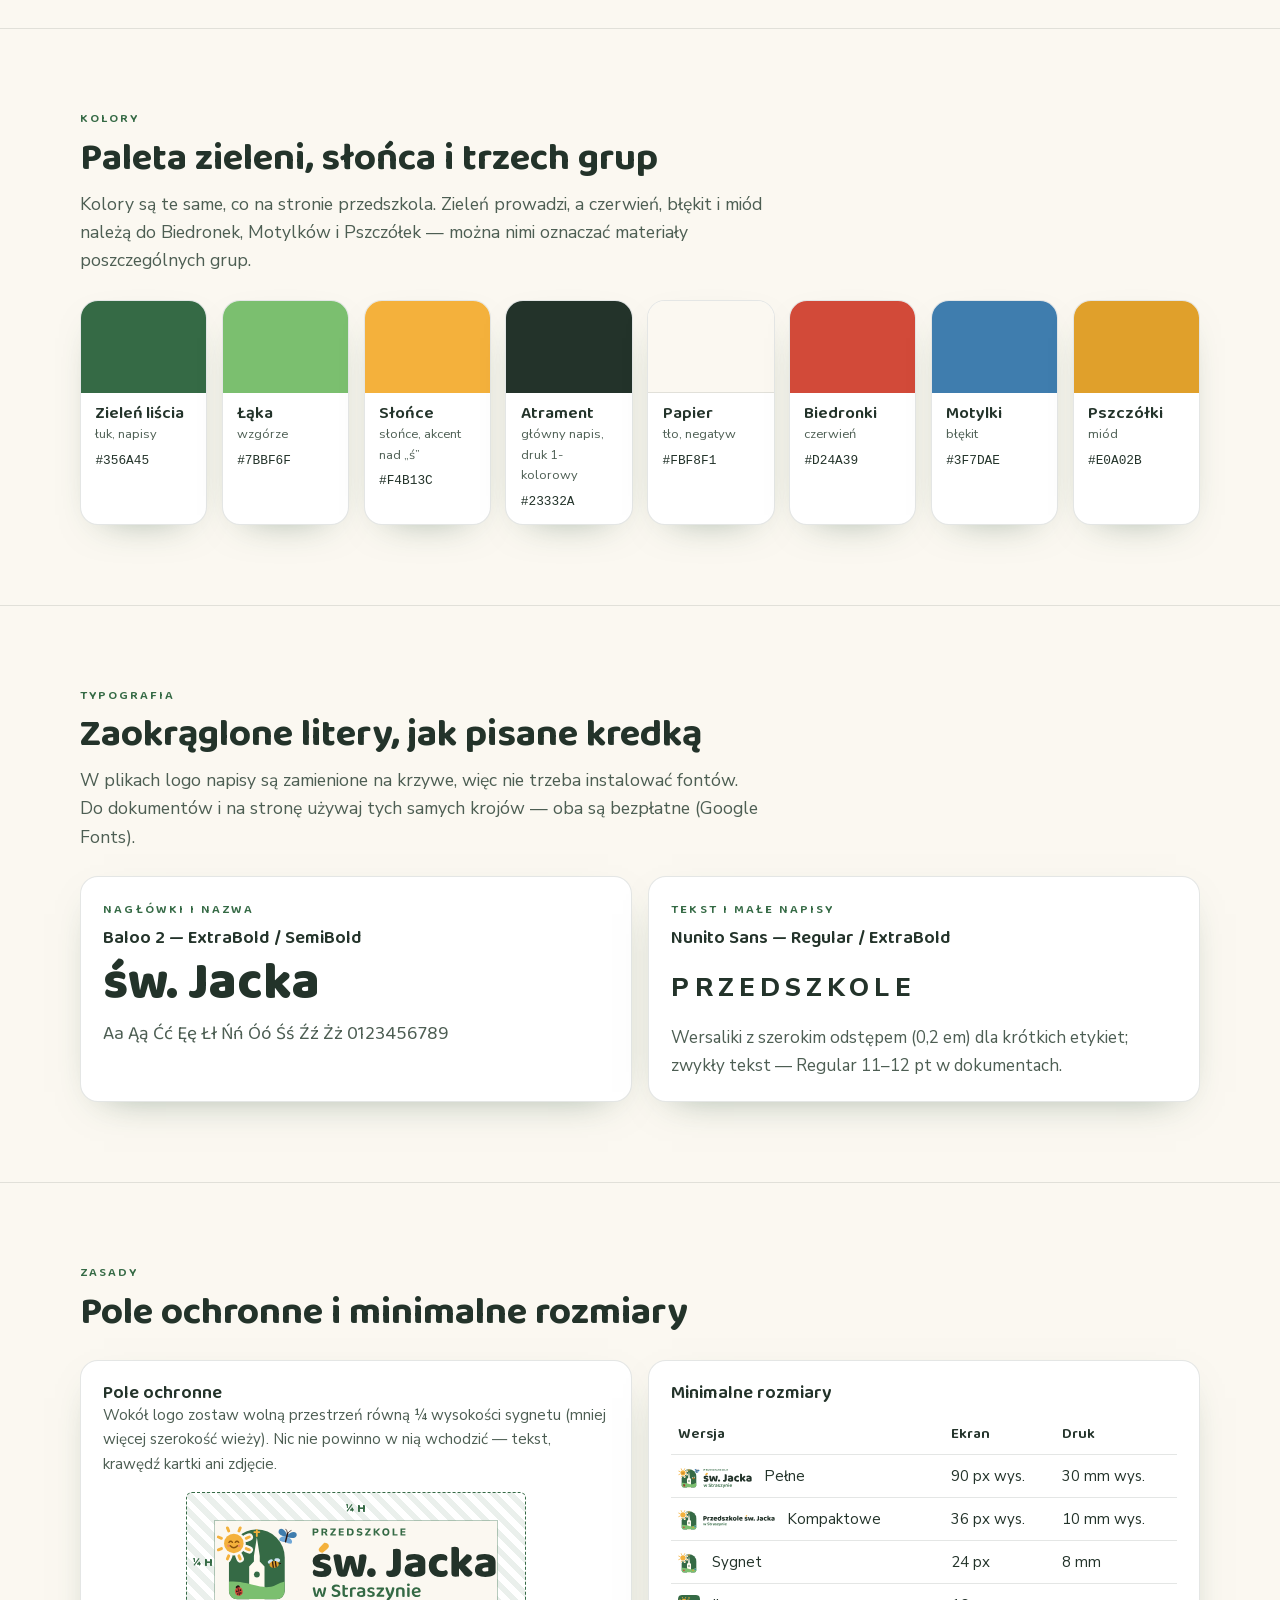
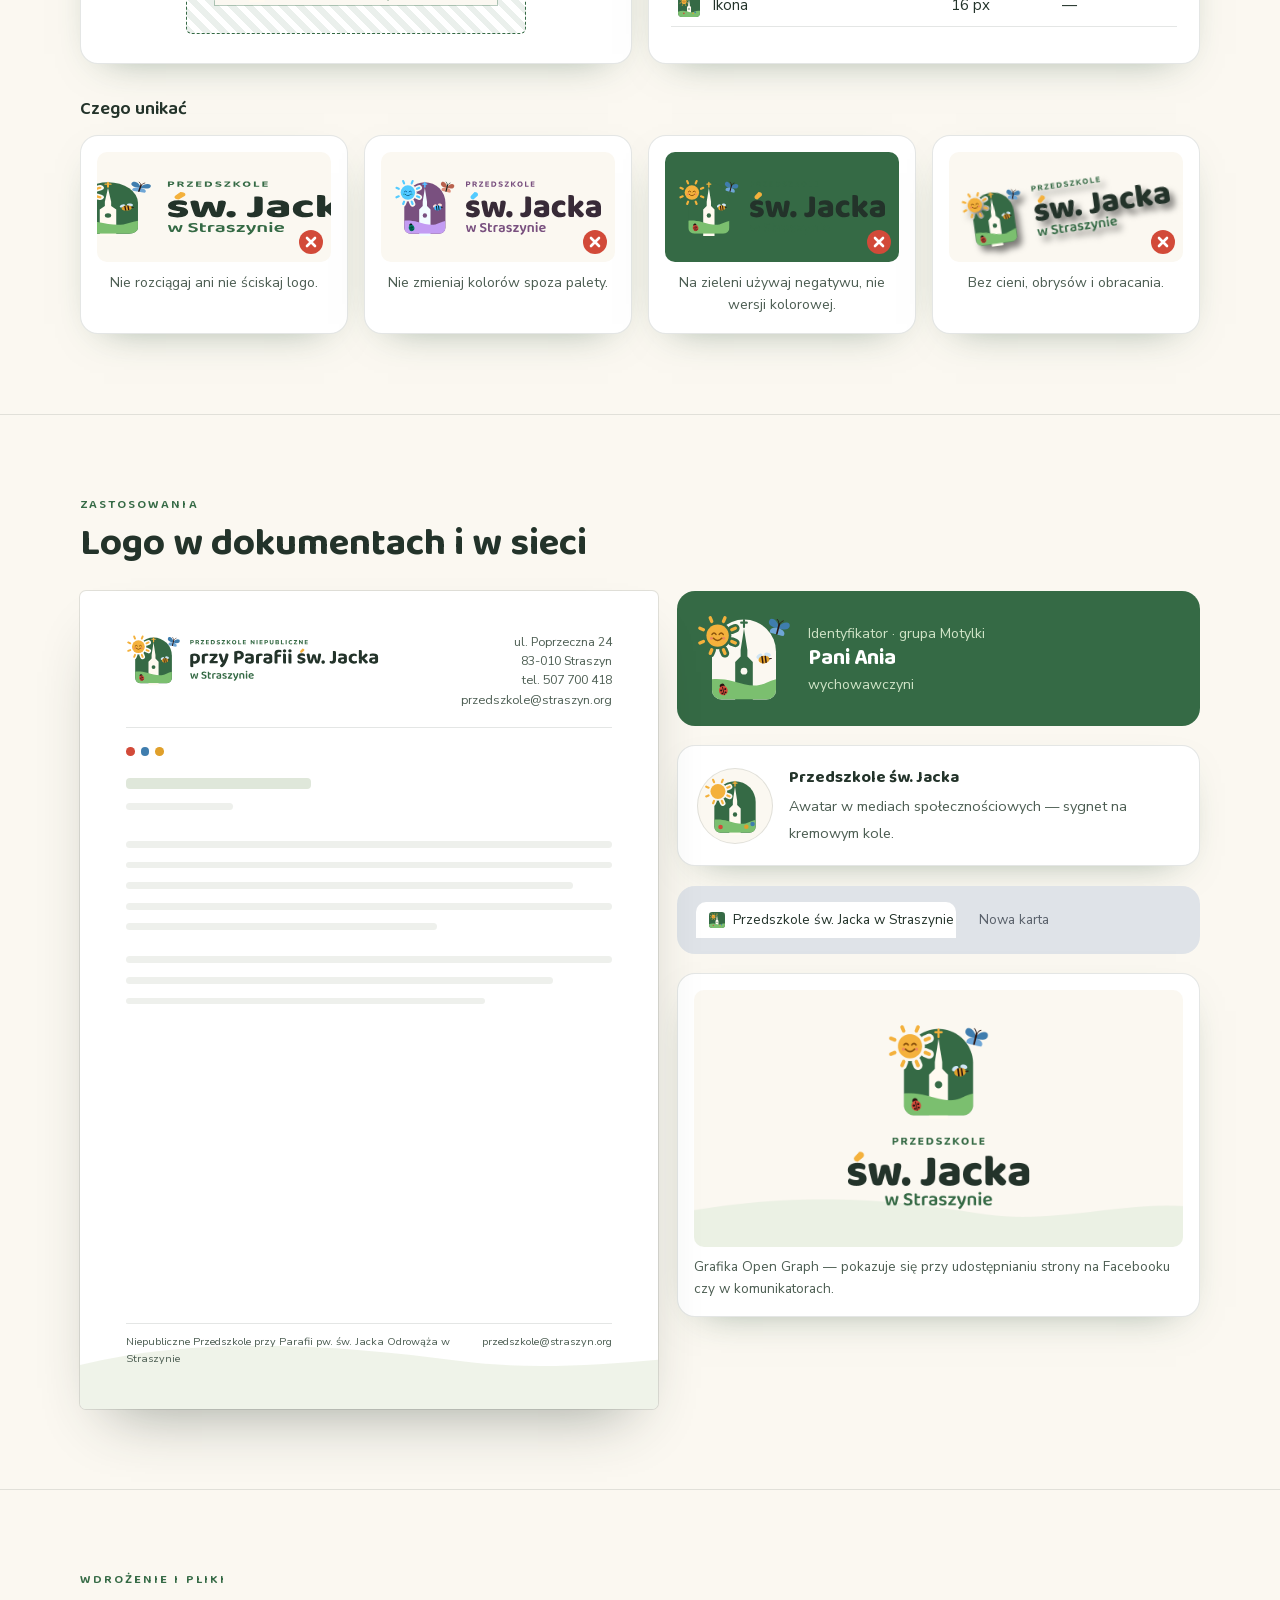
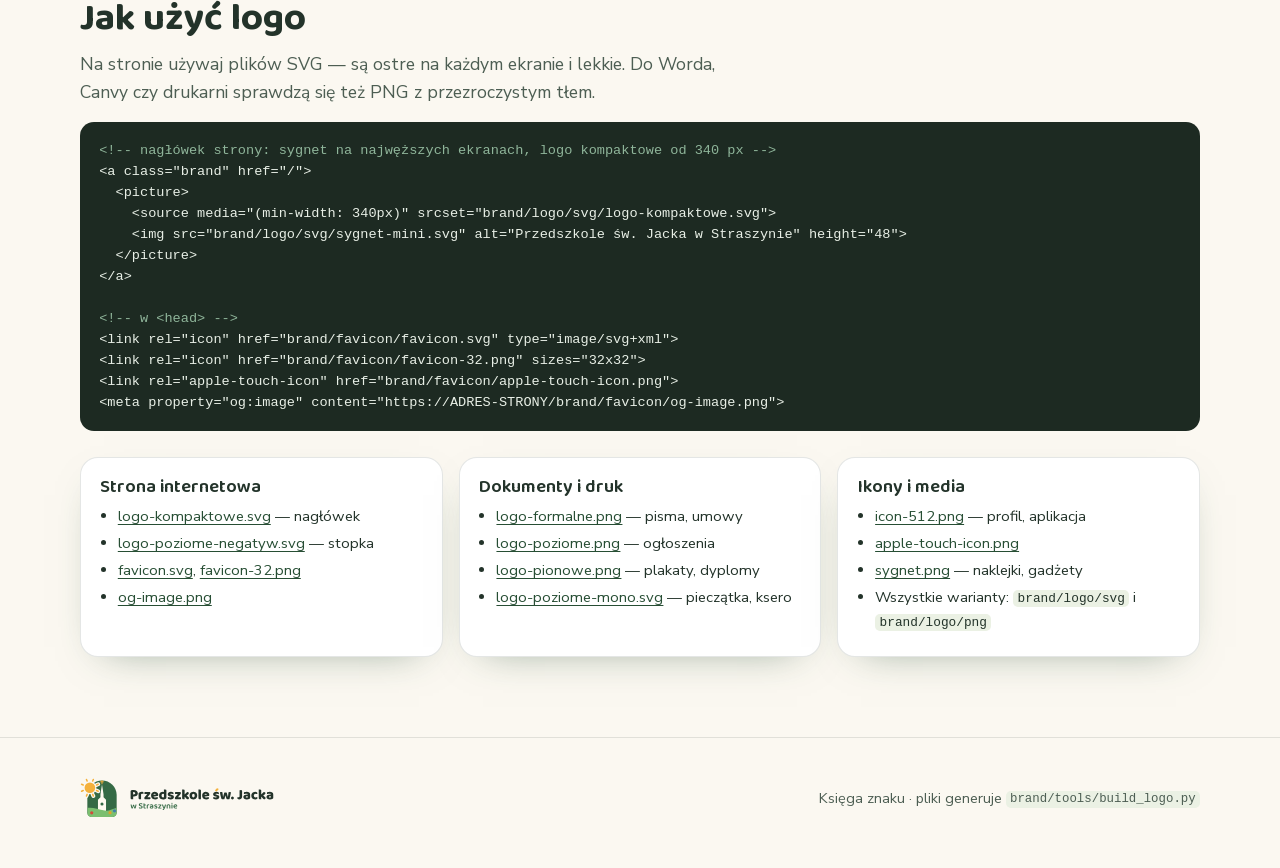
==== commit 84c19d10: "Add SEO metadata, self-hosted fonts, asset versioning and CI checks - build_layout.py now also gener" ====
--- a/brand/index.html
+++ b/brand/index.html
@@ -9,9 +9,9 @@
 <meta name="theme-color" content="#356a45">
 <link rel="icon" href="favicon/favicon.svg" type="image/svg+xml">
 <link rel="apple-touch-icon" href="favicon/apple-touch-icon.png">
-<link rel="preconnect" href="https://fonts.googleapis.com">
-<link rel="preconnect" href="https://fonts.gstatic.com" crossorigin>
-<link href="https://fonts.googleapis.com/css2?family=Baloo+2:wght@500;600;700;800&amp;family=Nunito+Sans:opsz,wght@6..12,400;6..12,600;6..12,700;6..12,800&amp;display=swap" rel="stylesheet">
+<link rel="preload" href="../assets/fonts/baloo2-latin.woff2" as="font" type="font/woff2" crossorigin>
+<link rel="preload" href="../assets/fonts/nunitosans-latin.woff2" as="font" type="font/woff2" crossorigin>
+<link rel="stylesheet" href="../assets/css/fonts.css?v=8c6de29b">
 <style>
   :root{
     --ink:#23332a; --ink-soft:#4d5e53;
@@ -422,7 +422,7 @@
     <p class="eyebrow">Zastosowania</p>
     <h2>Logo w dokumentach i w sieci</h2>
     <div class="apps">
-      <div class="paper-a4" aria-label="Przykład papieru firmowego A4">
+      <div class="paper-a4" role="figure" aria-label="Przykład papieru firmowego A4">
         <div class="lh">
           <img src="logo/svg/logo-formalne.svg" alt="">
           <address>ul. Poprzeczna 24<br>83-010 Straszyn<br>tel. 507 700 418<br>przedszkole@straszyn.org</address>
@@ -446,7 +446,7 @@
           <span class="av"><img src="logo/svg/sygnet-mini.svg" alt=""></span>
           <div><b>Przedszkole św. Jacka</b><span class="muted" style="font-size:.9rem">Awatar w mediach społecznościowych — sygnet na kremowym kole.</span></div>
         </div>
-        <div class="tabs-strip" aria-label="Favicon w karcie przeglądarki">
+        <div class="tabs-strip" role="figure" aria-label="Favicon w karcie przeglądarki">
           <span class="tab-pill"><img src="favicon/favicon.svg" alt="">Przedszkole św. Jacka w Straszynie</span>
           <span class="tab-pill dim">Nowa karta</span>
         </div>
--- a/assets/css/fonts.css
+++ b/assets/css/fonts.css
@@ -0,0 +1,26 @@
+/* Kroje pisma serwowane z własnego serwera (bez połączeń z Google Fonts).
+   Pliki zmienne (variable fonts) — jeden plik obejmuje wszystkie grubości.
+   Podział na zestawy latin / latin-ext jak w Google Fonts: przeglądarka pobiera
+   latin-ext tylko, gdy na stronie są znaki spoza podstawowej łaciny (np. ą, ę, ś).
+   Licencja: SIL Open Font License 1.1 — zob. assets/fonts/OFL-*.txt */
+
+@font-face{
+  font-family:'Baloo 2';font-style:normal;font-weight:400 800;font-display:swap;
+  src:url(../fonts/baloo2-latin-ext.woff2) format('woff2');
+  unicode-range:U+0100-02BA,U+02BD-02C5,U+02C7-02CC,U+02CE-02D7,U+02DD-02FF,U+0304,U+0308,U+0329,U+1D00-1DBF,U+1E00-1E9F,U+1EF2-1EFF,U+2020,U+20A0-20AB,U+20AD-20C4,U+2113,U+2C60-2C7F,U+A720-A7FF;
+}
+@font-face{
+  font-family:'Baloo 2';font-style:normal;font-weight:400 800;font-display:swap;
+  src:url(../fonts/baloo2-latin.woff2) format('woff2');
+  unicode-range:U+0000-00FF,U+0131,U+0152-0153,U+02BB-02BC,U+02C6,U+02DA,U+02DC,U+0304,U+0308,U+0329,U+2000-206F,U+20AC,U+2122,U+2191,U+2193,U+2212,U+2215,U+FEFF,U+FFFD;
+}
+@font-face{
+  font-family:'Nunito Sans';font-style:normal;font-weight:200 1000;font-display:swap;
+  src:url(../fonts/nunitosans-latin-ext.woff2) format('woff2');
+  unicode-range:U+0100-02BA,U+02BD-02C5,U+02C7-02CC,U+02CE-02D7,U+02DD-02FF,U+0304,U+0308,U+0329,U+1D00-1DBF,U+1E00-1E9F,U+1EF2-1EFF,U+2020,U+20A0-20AB,U+20AD-20C4,U+2113,U+2C60-2C7F,U+A720-A7FF;
+}
+@font-face{
+  font-family:'Nunito Sans';font-style:normal;font-weight:200 1000;font-display:swap;
+  src:url(../fonts/nunitosans-latin.woff2) format('woff2');
+  unicode-range:U+0000-00FF,U+0131,U+0152-0153,U+02BB-02BC,U+02C6,U+02DA,U+02DC,U+0304,U+0308,U+0329,U+2000-206F,U+20AC,U+2122,U+2191,U+2193,U+2212,U+2215,U+FEFF,U+FFFD;
+}
